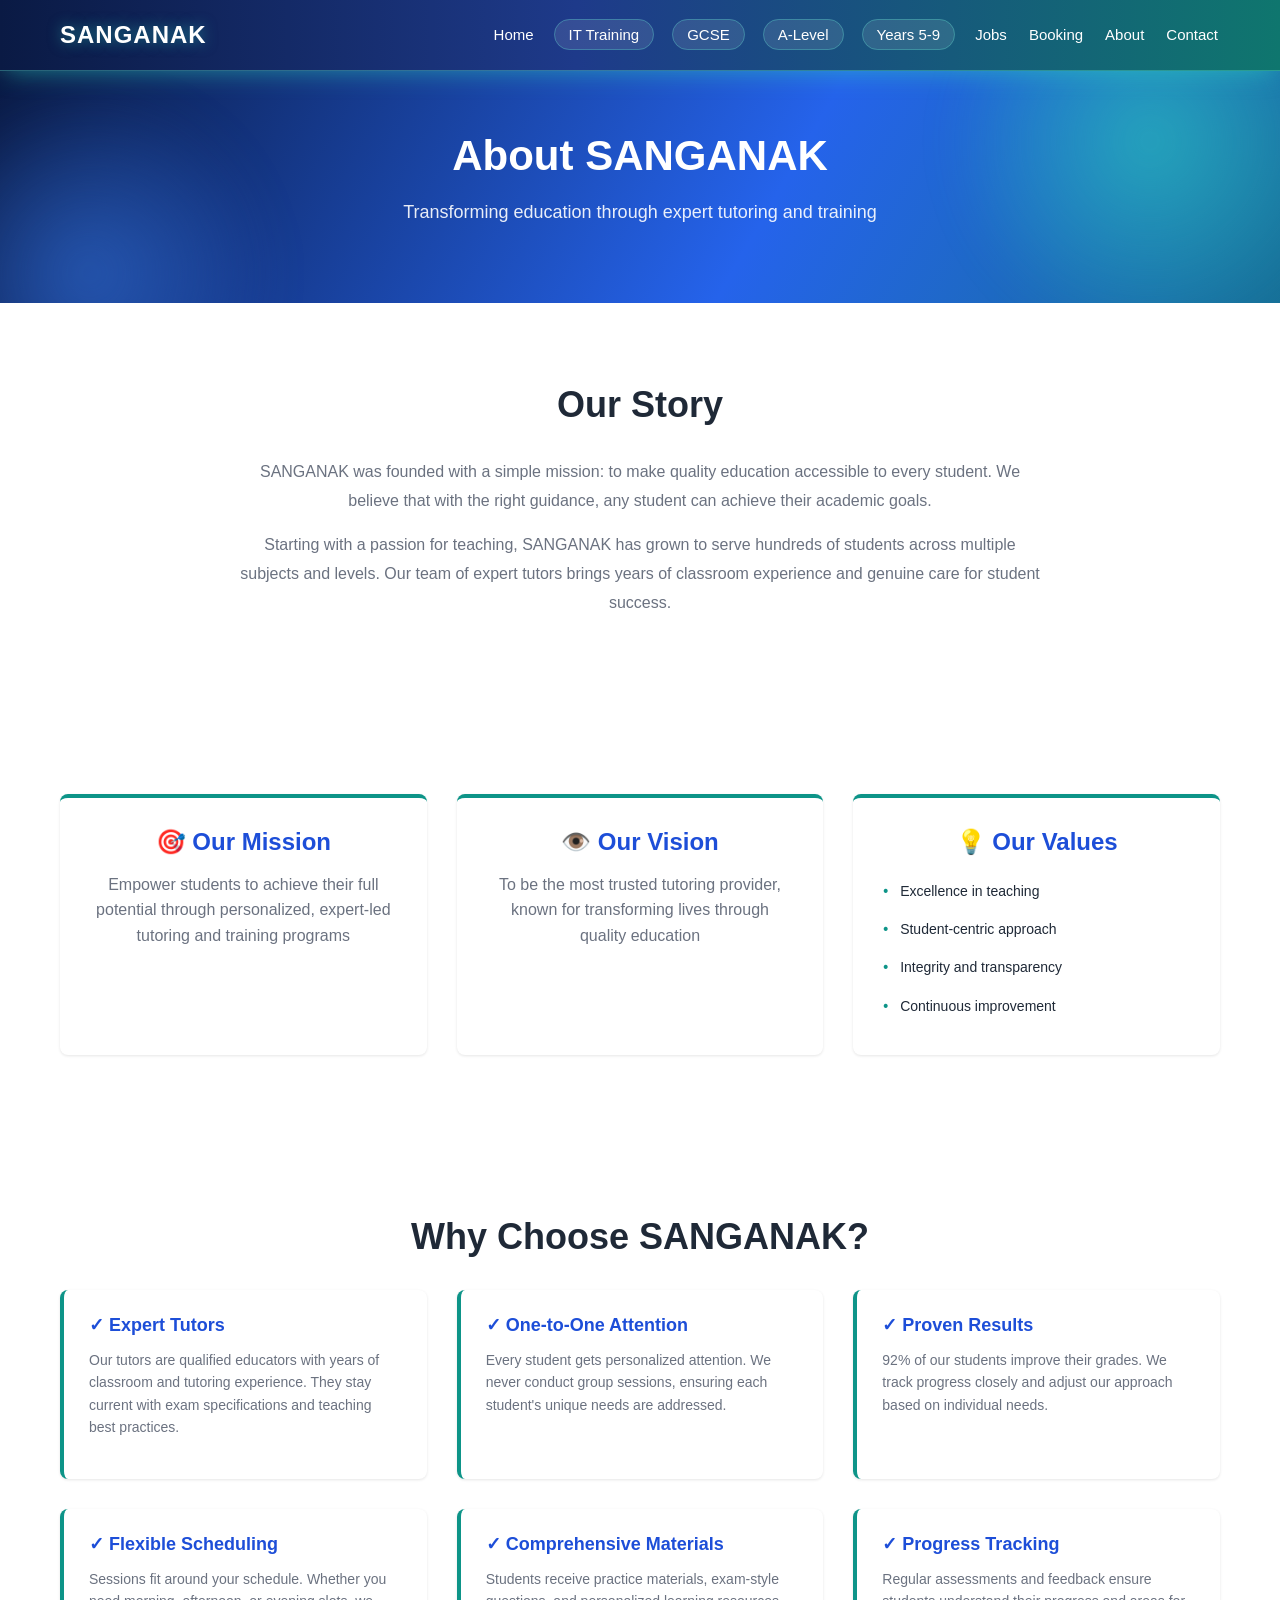
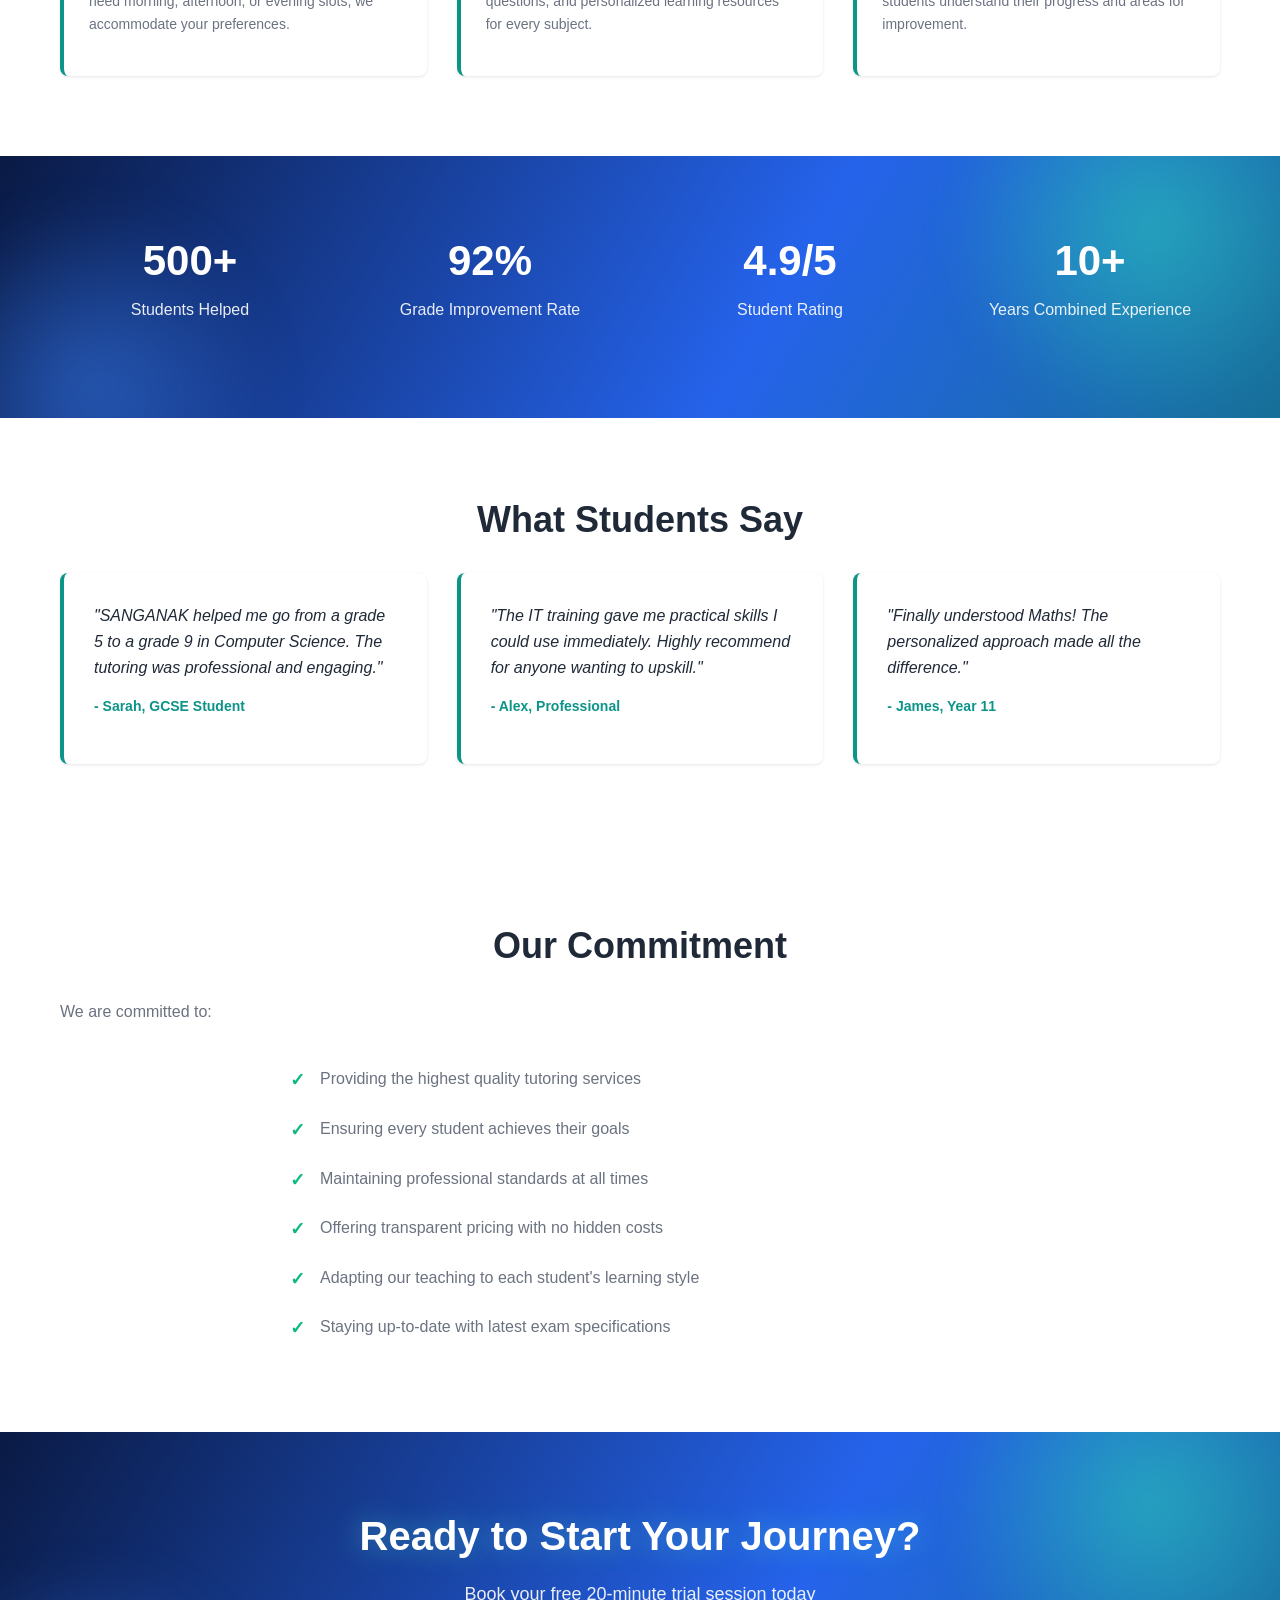
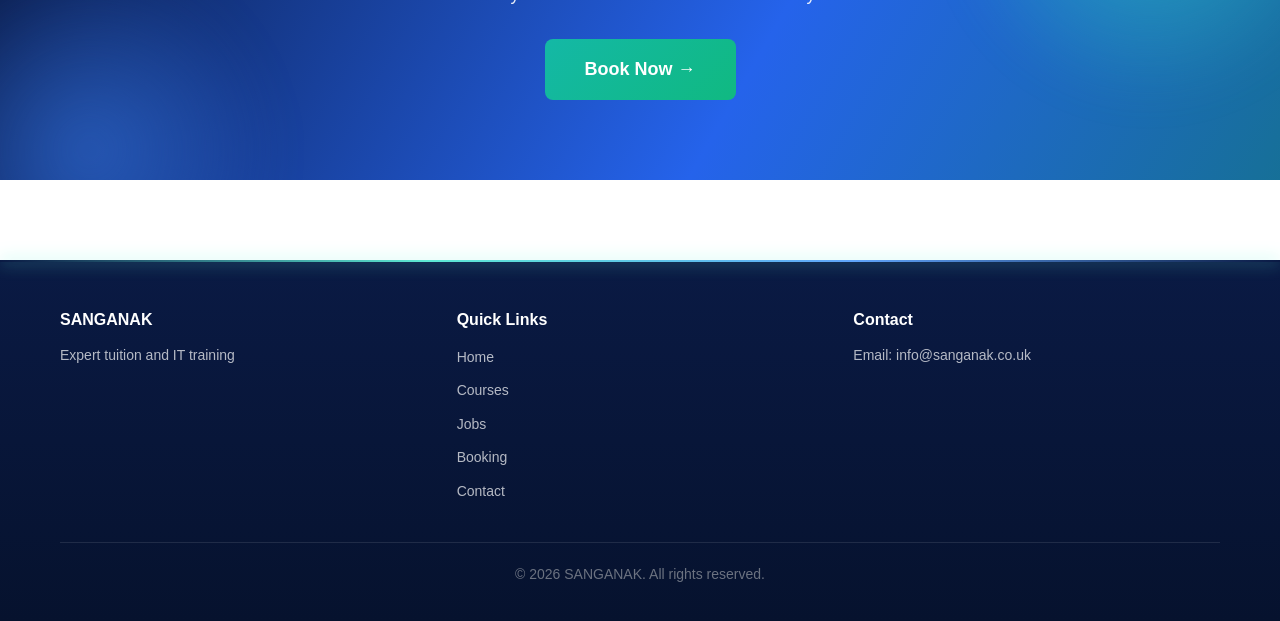
==== about.html @ 7a3ef975 "Move course tabs into the navigation bar and add CSS-only teal/blue glow theme" ====
<!DOCTYPE html>
<html lang="en">
<head>
    <meta charset="UTF-8">
    <meta name="viewport" content="width=device-width, initial-scale=1.0">
    <title>About Us - SANGANAK</title>
    <link rel="stylesheet" href="css/styles.css">
</head>
<body>
    <!-- Navigation -->
    <nav class="navbar">
        <div class="container">
            <div class="logo">SANGANAK</div>
            <ul class="nav-links">
                <li><a href="index.html">Home</a></li>
                <li class="nav-tab"><a href="training.html#it">IT Training</a></li>
                <li class="nav-tab"><a href="training.html#gcse">GCSE</a></li>
                <li class="nav-tab"><a href="training.html#alevel">A-Level</a></li>
                <li class="nav-tab"><a href="training.html#y59">Years 5-9</a></li>
                <li><a href="jobs.html">Jobs</a></li>
                <li><a href="booking.html">Booking</a></li>
                <li><a href="about.html">About</a></li>
                <li><a href="contact.html">Contact</a></li>
            </ul>
        </div>
    </nav>

    <!-- About Header -->
    <section class="about-header">
        <div class="container">
            <h1>About SANGANAK</h1>
            <p>Transforming education through expert tutoring and training</p>
        </div>
    </section>

    <!-- Our Story -->
    <section class="about-story">
        <div class="container">
            <div class="story-content">
                <h2>Our Story</h2>
                <p>SANGANAK was founded with a simple mission: to make quality education accessible to every student. We believe that with the right guidance, any student can achieve their academic goals.</p>
                <p>Starting with a passion for teaching, SANGANAK has grown to serve hundreds of students across multiple subjects and levels. Our team of expert tutors brings years of classroom experience and genuine care for student success.</p>
            </div>
        </div>
    </section>

    <!-- Our Mission -->
    <section class="mission">
        <div class="container">
            <div class="mission-grid">
                <div class="mission-card">
                    <h3>🎯 Our Mission</h3>
                    <p>Empower students to achieve their full potential through personalized, expert-led tutoring and training programs</p>
                </div>
                <div class="mission-card">
                    <h3>👁️ Our Vision</h3>
                    <p>To be the most trusted tutoring provider, known for transforming lives through quality education</p>
                </div>
                <div class="mission-card">
                    <h3>💡 Our Values</h3>
                    <ul>
                        <li>Excellence in teaching</li>
                        <li>Student-centric approach</li>
                        <li>Integrity and transparency</li>
                        <li>Continuous improvement</li>
                    </ul>
                </div>
            </div>
        </div>
    </section>

    <!-- Why Choose Us -->
    <section class="why-choose-us">
        <div class="container">
            <h2>Why Choose SANGANAK?</h2>
            <div class="reasons-grid">
                <div class="reason">
                    <h3>✓ Expert Tutors</h3>
                    <p>Our tutors are qualified educators with years of classroom and tutoring experience. They stay current with exam specifications and teaching best practices.</p>
                </div>
                <div class="reason">
                    <h3>✓ One-to-One Attention</h3>
                    <p>Every student gets personalized attention. We never conduct group sessions, ensuring each student's unique needs are addressed.</p>
                </div>
                <div class="reason">
                    <h3>✓ Proven Results</h3>
                    <p>92% of our students improve their grades. We track progress closely and adjust our approach based on individual needs.</p>
                </div>
                <div class="reason">
                    <h3>✓ Flexible Scheduling</h3>
                    <p>Sessions fit around your schedule. Whether you need morning, afternoon, or evening slots, we accommodate your preferences.</p>
                </div>
                <div class="reason">
                    <h3>✓ Comprehensive Materials</h3>
                    <p>Students receive practice materials, exam-style questions, and personalized learning resources for every subject.</p>
                </div>
                <div class="reason">
                    <h3>✓ Progress Tracking</h3>
                    <p>Regular assessments and feedback ensure students understand their progress and areas for improvement.</p>
                </div>
            </div>
        </div>
    </section>

    <!-- Statistics -->
    <section class="stats">
        <div class="container">
            <div class="stats-grid">
                <div class="stat">
                    <h3>500+</h3>
                    <p>Students Helped</p>
                </div>
                <div class="stat">
                    <h3>92%</h3>
                    <p>Grade Improvement Rate</p>
                </div>
                <div class="stat">
                    <h3>4.9/5</h3>
                    <p>Student Rating</p>
                </div>
                <div class="stat">
                    <h3>10+</h3>
                    <p>Years Combined Experience</p>
                </div>
            </div>
        </div>
    </section>

    <!-- What Students Say -->
    <section class="testimonials">
        <div class="container">
            <h2>What Students Say</h2>
            <div class="testimonials-grid">
                <div class="testimonial">
                    <p class="quote">"SANGANAK helped me go from a grade 5 to a grade 9 in Computer Science. The tutoring was professional and engaging."</p>
                    <p class="author">- Sarah, GCSE Student</p>
                </div>
                <div class="testimonial">
                    <p class="quote">"The IT training gave me practical skills I could use immediately. Highly recommend for anyone wanting to upskill."</p>
                    <p class="author">- Alex, Professional</p>
                </div>
                <div class="testimonial">
                    <p class="quote">"Finally understood Maths! The personalized approach made all the difference."</p>
                    <p class="author">- James, Year 11</p>
                </div>
            </div>
        </div>
    </section>

    <!-- Commitment to Excellence -->
    <section class="commitment">
        <div class="container">
            <h2>Our Commitment</h2>
            <div class="commitment-content">
                <p>We are committed to:</p>
                <ul class="commitment-list">
                    <li>Providing the highest quality tutoring services</li>
                    <li>Ensuring every student achieves their goals</li>
                    <li>Maintaining professional standards at all times</li>
                    <li>Offering transparent pricing with no hidden costs</li>
                    <li>Adapting our teaching to each student's learning style</li>
                    <li>Staying up-to-date with latest exam specifications</li>
                </ul>
            </div>
        </div>
    </section>

    <!-- CTA -->
    <section class="cta">
        <div class="container">
            <h2>Ready to Start Your Journey?</h2>
            <p>Book your free 20-minute trial session today</p>
            <a href="booking.html" class="btn btn-primary btn-large">Book Now →</a>
        </div>
    </section>

    <!-- Footer -->
    <footer class="footer">
        <div class="container">
            <div class="footer-content">
                <div class="footer-section">
                    <h4>SANGANAK</h4>
                    <p>Expert tuition and IT training</p>
                </div>
                <div class="footer-section">
                    <h4>Quick Links</h4>
                    <ul>
                        <li><a href="index.html">Home</a></li>
                        <li><a href="training.html">Courses</a></li>
                        <li><a href="jobs.html">Jobs</a></li>
                <li><a href="booking.html">Booking</a></li>
                        <li><a href="contact.html">Contact</a></li>
                    </ul>
                </div>
                <div class="footer-section">
                    <h4>Contact</h4>
                    <p>Email: info@sanganak.co.uk</p>
                </div>
            </div>
            <div class="footer-bottom">
                <p>&copy; 2026 SANGANAK. All rights reserved.</p>
            </div>
        </div>
    </footer>

    <script src="js/main.js"></script>
</body>
</html>
---- css/styles.css ----
/* ===== GLOBAL STYLES ===== */
* {
    margin: 0;
    padding: 0;
    box-sizing: border-box;
}

:root {
    --primary: #1d4ed8;
    --primary-dark: #1e40af;
    --primary-light: #3b82f6;
    --secondary: #0d9488;
    --secondary-dark: #0f766e;
    --secondary-light: #14b8a6;
    --success: #10b981;
    --danger: #ef4444;
    --warning: #f59e0b;
    --gray-50: #f9fafb;
    --gray-100: #f3f4f6;
    --gray-200: #e5e7eb;
    --gray-300: #d1d5db;
    --gray-500: #6b7280;
    --gray-700: #374151;
    --gray-900: #111827;
    --text-primary: #1f2937;
    --text-secondary: #6b7280;
    --border: #e5e7eb;
    --shadow: 0 1px 3px 0 rgba(0, 0, 0, 0.1);
    --shadow-lg: 0 10px 15px -3px rgba(0, 0, 0, 0.1);
}

html {
    scroll-behavior: smooth;
}

body {
    font-family: -apple-system, BlinkMacSystemFont, 'Segoe UI', Roboto, Oxygen, Ubuntu, Cantarell, sans-serif;
    font-size: 16px;
    line-height: 1.6;
    color: var(--text-primary);
    background-color: #ffffff;
}

.container {
    max-width: 1200px;
    margin: 0 auto;
    padding: 0 20px;
}

/* ===== NAVIGATION ===== */
.navbar {
    background: linear-gradient(135deg, var(--primary), var(--secondary));
    color: white;
    padding: 1rem 0;
    position: sticky;
    top: 0;
    z-index: 100;
    box-shadow: var(--shadow);
}

.navbar .container {
    display: flex;
    justify-content: space-between;
    align-items: center;
}

.logo {
    font-size: 24px;
    font-weight: bold;
    letter-spacing: 1px;
}

.nav-links {
    display: flex;
    list-style: none;
    gap: 30px;
}

.nav-links a {
    color: white;
    text-decoration: none;
    font-weight: 500;
    transition: opacity 0.2s;
}

.nav-links a:hover {
    opacity: 0.8;
}

/* ===== BUTTONS ===== */
.btn {
    display: inline-block;
    padding: 12px 30px;
    border-radius: 8px;
    text-decoration: none;
    font-weight: 600;
    border: none;
    cursor: pointer;
    transition: all 0.3s ease;
    font-size: 16px;
}

.btn-primary {
    background: var(--success);
    color: white;
}

.btn-primary:hover {
    background: #059669;
    transform: translateY(-2px);
    box-shadow: var(--shadow-lg);
}

.btn-secondary {
    background: var(--primary);
    color: white;
}

.btn-secondary:hover {
    background: var(--primary-dark);
    transform: translateY(-2px);
}

.btn-large {
    padding: 16px 40px;
    font-size: 18px;
}

/* ===== TYPOGRAPHY ===== */
h1, h2, h3, h4, h5, h6 {
    font-weight: 700;
    line-height: 1.2;
    margin-bottom: 1rem;
}

h1 {
    font-size: 48px;
}

h2 {
    font-size: 36px;
    text-align: center;
    margin-bottom: 2rem;
}

h3 {
    font-size: 24px;
}

p {
    margin-bottom: 1rem;
    color: var(--text-secondary);
}

/* ===== HERO SECTION ===== */
.hero {
    background: linear-gradient(135deg, var(--primary), var(--secondary));
    color: white;
    padding: 120px 0;
    text-align: center;
}

.hero h1 {
    font-size: 48px;
    margin-bottom: 20px;
    color: white;
}

.hero p {
    font-size: 20px;
    margin-bottom: 30px;
    color: rgba(255, 255, 255, 0.9);
}

.hero-subtitle {
    font-size: 18px;
    font-weight: 500;
}

/* ===== SECTIONS ===== */
section {
    padding: 80px 0;
}

section.alternate {
    background-color: var(--gray-50);
}

.booking-header,
.training-header,
.contact-header,
.about-header {
    background: linear-gradient(135deg, var(--primary), var(--secondary));
    color: white;
    padding: 60px 0;
    text-align: center;
}

.booking-header h1,
.training-header h1,
.contact-header h1,
.about-header h1 {
    color: white;
    font-size: 42px;
}

.booking-header p,
.training-header p,
.contact-header p,
.about-header p {
    color: rgba(255, 255, 255, 0.9);
    font-size: 18px;
}

/* ===== GRIDS ===== */
.courses-grid {
    display: grid;
    grid-template-columns: repeat(auto-fit, minmax(280px, 1fr));
    gap: 30px;
    margin-bottom: 40px;
}

.course-card {
    background: white;
    border: 1px solid var(--border);
    border-radius: 12px;
    padding: 30px;
    text-align: center;
    transition: all 0.3s ease;
    box-shadow: var(--shadow);
}

.course-card:hover {
    transform: translateY(-5px);
    box-shadow: var(--shadow-lg);
    border-color: var(--secondary);
}

.course-icon {
    font-size: 48px;
    margin-bottom: 15px;
    display: block;
}

.course-card h3 {
    color: var(--primary);
    margin-bottom: 10px;
}

.course-card p {
    font-size: 14px;
    margin-bottom: 10px;
}

.course-desc {
    font-size: 13px;
    color: var(--gray-500);
}

/* ===== COURSES DETAILED ===== */
.courses-detailed {
    display: grid;
    grid-template-columns: repeat(auto-fit, minmax(300px, 1fr));
    gap: 30px;
    margin-bottom: 40px;
}

.course-detail {
    background: white;
    border-left: 4px solid var(--secondary);
    padding: 25px;
    border-radius: 8px;
    box-shadow: var(--shadow);
}

.course-detail h3 {
    color: var(--primary);
    margin-bottom: 15px;
    font-size: 20px;
}

.course-detail p {
    margin-bottom: 15px;
    font-size: 14px;
}

.syllabus {
    list-style: none;
    text-align: left;
}

.syllabus li {
    padding: 8px 0;
    font-size: 14px;
    color: var(--text-secondary);
    border-bottom: 1px solid var(--gray-200);
}

.syllabus li:last-child {
    border-bottom: none;
}

.syllabus li:before {
    content: "✓ ";
    color: var(--success);
    font-weight: bold;
    margin-right: 8px;
}

/* ===== FEATURES GRID ===== */
.features-grid {
    display: grid;
    grid-template-columns: repeat(auto-fit, minmax(280px, 1fr));
    gap: 30px;
}

.feature {
    text-align: center;
    padding: 30px;
}

.feature-icon {
    font-size: 48px;
    margin-bottom: 15px;
    display: block;
}

.feature h3 {
    color: var(--primary);
    margin-bottom: 10px;
}

.feature p {
    font-size: 14px;
    color: var(--text-secondary);
}

/* ===== PRICING ===== */
.pricing-grid {
    display: grid;
    grid-template-columns: repeat(auto-fit, minmax(280px, 1fr));
    gap: 30px;
    max-width: 1100px;
    margin: 0 auto;
}

.pricing-card {
    background: white;
    border: 2px solid var(--border);
    border-radius: 12px;
    padding: 30px;
    text-align: center;
    position: relative;
    transition: all 0.3s ease;
}

.pricing-card:hover {
    border-color: var(--secondary);
    transform: translateY(-10px);
    box-shadow: var(--shadow-lg);
}

.pricing-card.featured {
    border-color: var(--secondary);
    background: linear-gradient(135deg, rgba(13, 148, 136, 0.05), rgba(32, 201, 51, 0.05));
}

.popular-badge {
    position: absolute;
    top: -12px;
    left: 50%;
    transform: translateX(-50%);
    background: var(--secondary);
    color: white;
    padding: 6px 16px;
    border-radius: 20px;
    font-size: 12px;
    font-weight: 600;
}

.pricing-card h3 {
    font-size: 22px;
    margin-top: 10px;
}

.price {
    font-size: 28px;
    font-weight: 700;
    color: var(--secondary);
    margin: 20px 0;
}

.total {
    font-size: 16px;
    color: var(--text-secondary);
    margin-bottom: 20px;
}

.pricing-card ul {
    list-style: none;
    text-align: left;
    margin: 25px 0;
}

.pricing-card li {
    padding: 10px 0;
    font-size: 14px;
    border-bottom: 1px solid var(--gray-200);
}

.pricing-card li:last-child {
    border-bottom: none;
}

.pricing-card li:before {
    content: "✓ ";
    color: var(--success);
    font-weight: bold;
    margin-right: 8px;
}

/* ===== FORMS ===== */
.booking-form,
.contact-form {
    background: white;
    padding: 40px;
    border-radius: 12px;
    max-width: 600px;
    margin: 0 auto;
    box-shadow: var(--shadow-lg);
}

.form-group {
    margin-bottom: 25px;
}

.form-group label {
    display: block;
    margin-bottom: 8px;
    font-weight: 600;
    color: var(--text-primary);
}

.form-group input,
.form-group select,
.form-group textarea {
    width: 100%;
    padding: 12px;
    border: 1px solid var(--border);
    border-radius: 6px;
    font-size: 16px;
    font-family: inherit;
    transition: border-color 0.2s;
}

.form-group input:focus,
.form-group select:focus,
.form-group textarea:focus {
    outline: none;
    border-color: var(--secondary);
    box-shadow: 0 0 0 3px rgba(13, 148, 136, 0.1);
}

.form-group.checkbox {
    display: flex;
    align-items: center;
}

.form-group.checkbox input {
    width: auto;
    margin-right: 10px;
}

.form-group.checkbox label {
    margin-bottom: 0;
}

/* ===== FAQ ===== */
.faq-grid {
    display: grid;
    grid-template-columns: repeat(auto-fit, minmax(300px, 1fr));
    gap: 30px;
}

.faq-item {
    background: white;
    padding: 25px;
    border-radius: 8px;
    border-left: 4px solid var(--secondary);
    box-shadow: var(--shadow);
}

.faq-item h3 {
    color: var(--primary);
    margin-bottom: 12px;
    font-size: 18px;
}

.faq-item p {
    font-size: 14px;
    color: var(--text-secondary);
}

/* ===== TESTIMONIALS ===== */
.testimonials-grid {
    display: grid;
    grid-template-columns: repeat(auto-fit, minmax(300px, 1fr));
    gap: 30px;
}

.testimonial {
    background: white;
    padding: 30px;
    border-radius: 8px;
    border-left: 4px solid var(--secondary);
    box-shadow: var(--shadow);
}

.quote {
    font-style: italic;
    font-size: 16px;
    margin-bottom: 15px;
    color: var(--text-primary);
}

.author {
    font-weight: 600;
    color: var(--secondary);
    font-size: 14px;
}

/* ===== ABOUT SECTIONS ===== */
.story-content {
    max-width: 800px;
    margin: 0 auto;
    text-align: center;
}

.story-content p {
    font-size: 16px;
    line-height: 1.8;
    color: var(--text-secondary);
}

.mission-grid {
    display: grid;
    grid-template-columns: repeat(auto-fit, minmax(250px, 1fr));
    gap: 30px;
}

.mission-card {
    background: white;
    padding: 30px;
    border-radius: 8px;
    border-top: 4px solid var(--secondary);
    box-shadow: var(--shadow);
    text-align: center;
}

.mission-card h3 {
    color: var(--primary);
    margin-bottom: 15px;
}

.mission-card ul {
    list-style: none;
    text-align: left;
}

.mission-card li {
    padding: 8px 0;
    font-size: 14px;
}

.mission-card li:before {
    content: "• ";
    color: var(--secondary);
    font-weight: bold;
    margin-right: 8px;
}

.reasons-grid {
    display: grid;
    grid-template-columns: repeat(auto-fit, minmax(280px, 1fr));
    gap: 30px;
}

.reason {
    background: white;
    padding: 25px;
    border-radius: 8px;
    border-left: 4px solid var(--secondary);
    box-shadow: var(--shadow);
}

.reason h3 {
    color: var(--primary);
    margin-bottom: 12px;
    font-size: 18px;
}

.reason p {
    font-size: 14px;
    color: var(--text-secondary);
}

/* ===== STATS ===== */
.stats {
    background: linear-gradient(135deg, var(--primary), var(--secondary));
    color: white;
}

.stats-grid {
    display: grid;
    grid-template-columns: repeat(auto-fit, minmax(200px, 1fr));
    gap: 40px;
}

.stat {
    text-align: center;
}

.stat h3 {
    font-size: 42px;
    color: white;
    margin-bottom: 10px;
}

.stat p {
    font-size: 16px;
    color: rgba(255, 255, 255, 0.9);
}

/* ===== CTA ===== */
.cta {
    background: linear-gradient(135deg, var(--primary), var(--secondary));
    color: white;
    text-align: center;
    padding: 80px 0;
}

.cta h2 {
    color: white;
    font-size: 40px;
    margin-bottom: 20px;
}

.cta p {
    font-size: 18px;
    color: rgba(255, 255, 255, 0.9);
    margin-bottom: 30px;
}

/* ===== FOOTER ===== */
.footer {
    background: var(--gray-900);
    color: white;
    padding: 50px 0 20px;
    margin-top: 80px;
}

.footer-content {
    display: grid;
    grid-template-columns: repeat(auto-fit, minmax(250px, 1fr));
    gap: 30px;
    margin-bottom: 30px;
}

.footer-section h4 {
    color: white;
    margin-bottom: 15px;
}

.footer-section p {
    color: rgba(255, 255, 255, 0.7);
    font-size: 14px;
}

.footer-section ul {
    list-style: none;
}

.footer-section ul li {
    margin-bottom: 8px;
}

.footer-section a {
    color: rgba(255, 255, 255, 0.7);
    text-decoration: none;
    font-size: 14px;
    transition: color 0.2s;
}

.footer-section a:hover {
    color: white;
}

.footer-bottom {
    text-align: center;
    padding-top: 20px;
    border-top: 1px solid rgba(255, 255, 255, 0.1);
    color: rgba(255, 255, 255, 0.7);
    font-size: 14px;
}

/* ===== SUPPORT SERVICES ===== */
.support-services {
    background: var(--gray-50);
}

.commitment-list {
    list-style: none;
    max-width: 700px;
    margin: 30px auto 0;
    text-align: left;
}

.commitment-list li {
    padding: 12px 0;
    padding-left: 30px;
    position: relative;
    font-size: 16px;
    color: var(--text-secondary);
}

.commitment-list li:before {
    content: "✓";
    position: absolute;
    left: 0;
    color: var(--success);
    font-weight: bold;
    font-size: 18px;
}

/* ===== INFO GRID ===== */
.info-grid {
    display: grid;
    grid-template-columns: repeat(auto-fit, minmax(200px, 1fr));
    gap: 30px;
    margin: 40px 0;
}

.info-card {
    background: white;
    padding: 30px;
    border-radius: 8px;
    text-align: center;
    border: 1px solid var(--border);
    box-shadow: var(--shadow);
}

.info-card h3 {
    color: var(--primary);
    margin-bottom: 15px;
}

.info-card p {
    font-size: 16px;
}

.info-card a {
    color: var(--secondary);
    text-decoration: none;
    font-weight: 600;
}

.info-card a:hover {
    text-decoration: underline;
}

/* ===== SUBJECT CARDS ===== */
.subjects-grid {
    display: grid;
    grid-template-columns: repeat(auto-fit, minmax(150px, 1fr));
    gap: 20px;
    margin-bottom: 40px;
}

.subject-card {
    background: white;
    border: 2px solid var(--border);
    border-radius: 8px;
    padding: 20px;
    text-align: center;
    cursor: pointer;
    transition: all 0.3s ease;
}

.subject-card:hover {
    border-color: var(--secondary);
    transform: translateY(-5px);
    box-shadow: var(--shadow-lg);
}

.subject-card h3 {
    color: var(--primary);
    font-size: 18px;
    margin-bottom: 8px;
}

.subject-card p {
    font-size: 12px;
    color: var(--text-secondary);
}

/* ===== RESPONSIVE ===== */
@media (max-width: 768px) {
    .hero h1 {
        font-size: 32px;
    }

    h2 {
        font-size: 28px;
    }

    .nav-links {
        gap: 15px;
        flex-wrap: wrap;
    }

    .nav-links a {
        font-size: 14px;
    }

    section {
        padding: 40px 0;
    }

    .courses-grid,
    .features-grid,
    .pricing-grid,
    .faq-grid,
    .testimonials-grid,
    .reasons-grid {
        grid-template-columns: 1fr;
    }

    .booking-form,
    .contact-form {
        padding: 20px;
    }

    .stat h3 {
        font-size: 32px;
    }

    .cta h2 {
        font-size: 28px;
    }
}

@media (max-width: 480px) {
    .logo {
        font-size: 20px;
    }

    .nav-links {
        gap: 10px;
    }

    .hero h1 {
        font-size: 24px;
    }

    .hero p {
        font-size: 16px;
    }

    .btn {
        padding: 10px 20px;
        font-size: 14px;
    }

    h2 {
        font-size: 22px;
    }

    .course-card {
        padding: 20px;
    }
}

/* ===== HERO EXTRAS ===== */
.eyebrow {
    display: inline-block;
    padding: 6px 14px;
    border-radius: 999px;
    background: rgba(255, 255, 255, 0.15);
    color: white;
    font-size: 13px;
    font-weight: 600;
    letter-spacing: 0.08em;
    text-transform: uppercase;
    margin-bottom: 20px;
}

.eyebrow.dark {
    display: block;
    width: fit-content;
    margin: 0 auto 12px;
    background: rgba(13, 148, 136, 0.12);
    color: var(--secondary-dark);
}

.hero p {
    max-width: 720px;
    margin-left: auto;
    margin-right: auto;
}

.hero-actions {
    display: flex;
    gap: 16px;
    justify-content: center;
    flex-wrap: wrap;
}

.btn-outline {
    background: transparent;
    color: white;
    border: 2px solid rgba(255, 255, 255, 0.85);
}

.btn-outline:hover {
    background: rgba(255, 255, 255, 0.15);
    transform: translateY(-2px);
}

.section-intro {
    text-align: center;
    max-width: 640px;
    margin: -1rem auto 2rem;
}

.features-grid.four {
    grid-template-columns: repeat(auto-fit, minmax(220px, 1fr));
}

/* ===== COURSE TABS ===== */
.course-tabs-section .container {
    max-width: 1100px;
}

.tab-buttons {
    display: flex;
    gap: 8px;
    border-bottom: 2px solid var(--border);
    margin-bottom: 28px;
    overflow-x: auto;
    overflow-y: hidden;
}

.tab-btn {
    padding: 12px 24px;
    border: none;
    background: none;
    font-size: 16px;
    font-weight: 600;
    font-family: inherit;
    cursor: pointer;
    color: var(--gray-500);
    border-bottom: 3px solid transparent;
    margin-bottom: -2px;
    white-space: nowrap;
    transition: color 0.2s, border-color 0.2s;
}

.tab-btn:hover,
.tab-btn.active {
    color: var(--primary);
    border-bottom-color: var(--primary);
}

.tab-btn:focus-visible,
.course-tile:focus-visible,
.start-card:focus-visible {
    outline: 3px solid var(--secondary-light);
    outline-offset: 2px;
}

.tab-content {
    display: none;
}

.tab-content.active {
    display: block;
}

.tab-content h3 {
    text-align: left;
    margin-bottom: 6px;
}

.tab-intro {
    max-width: 700px;
    margin-bottom: 24px;
}

.tile-grid {
    display: grid;
    grid-template-columns: repeat(auto-fill, minmax(250px, 1fr));
    gap: 20px;
}

.course-tile {
    display: flex;
    flex-direction: column;
    background: white;
    border: 1px solid var(--border);
    border-radius: 12px;
    padding: 24px;
    text-decoration: none;
    color: inherit;
    box-shadow: var(--shadow);
    transition: transform 0.2s, box-shadow 0.2s, border-color 0.2s;
}

.course-tile:hover {
    transform: translateY(-4px);
    box-shadow: var(--shadow-lg);
    border-color: var(--secondary);
}

.tile-icon {
    font-size: 34px;
    margin-bottom: 10px;
}

.course-tile h3 {
    font-size: 20px;
    color: var(--primary);
    margin-bottom: 8px;
}

.course-tile p {
    font-size: 14px;
    flex: 1;
}

.tile-link {
    font-weight: 600;
    font-size: 14px;
    color: var(--secondary-dark);
}

/* ===== COURSE DETAIL ===== */
.course-hero {
    background: linear-gradient(135deg, var(--primary), var(--secondary));
    color: white;
    padding: 60px 0;
    text-align: center;
}

.course-hero h1 {
    color: white;
    font-size: 42px;
}

.course-hero p {
    color: rgba(255, 255, 255, 0.9);
    font-size: 18px;
    max-width: 640px;
    margin: 0 auto 28px;
}

.course-hero-icon {
    display: block;
    font-size: 52px;
    margin: 16px 0 8px;
}

.crumb {
    color: rgba(255, 255, 255, 0.85);
    text-decoration: none;
    font-size: 14px;
    font-weight: 600;
}

.crumb:hover {
    color: white;
    text-decoration: underline;
}

.detail-layout {
    display: grid;
    grid-template-columns: 1fr 320px;
    gap: 40px;
    align-items: start;
}

h2.left {
    text-align: left;
    font-size: 26px;
    margin: 0 0 1rem;
}

.detail-main .syllabus {
    margin-bottom: 2rem;
}

.detail-main .syllabus li {
    font-size: 16px;
}

.detail-side {
    background: var(--gray-50);
    border: 1px solid var(--border);
    border-radius: 12px;
    padding: 24px;
    position: sticky;
    top: 90px;
}

.detail-side h3 {
    font-size: 20px;
}

.detail-side dt {
    font-size: 12px;
    font-weight: 600;
    letter-spacing: 0.06em;
    text-transform: uppercase;
    color: var(--gray-500);
    margin-top: 14px;
}

.detail-side dd {
    font-weight: 600;
    color: var(--text-primary);
}

.detail-side .btn {
    width: 100%;
    text-align: center;
    margin-top: 24px;
}

.narrow {
    max-width: 640px;
    padding-top: 60px;
    padding-bottom: 60px;
    text-align: center;
}

/* ===== HOW IT WORKS / GET STARTED ===== */
.steps-grid {
    display: grid;
    grid-template-columns: repeat(auto-fit, minmax(260px, 1fr));
    gap: 30px;
}

.step {
    text-align: center;
    padding: 10px 20px;
}

.step-num {
    width: 48px;
    height: 48px;
    margin: 0 auto 16px;
    border-radius: 50%;
    background: var(--primary);
    color: white;
    font-size: 20px;
    font-weight: 700;
    display: flex;
    align-items: center;
    justify-content: center;
}

.step h3 {
    font-size: 20px;
    color: var(--primary);
}

.start-options {
    display: grid;
    grid-template-columns: repeat(auto-fit, minmax(280px, 1fr));
    gap: 24px;
    max-width: 800px;
    margin: 0 auto;
}

.start-card {
    display: block;
    background: white;
    border: 2px solid var(--border);
    border-radius: 12px;
    padding: 30px;
    text-decoration: none;
    color: inherit;
    transition: border-color 0.2s, transform 0.2s, box-shadow 0.2s;
}

.start-card:hover {
    border-color: var(--secondary);
    transform: translateY(-4px);
    box-shadow: var(--shadow-lg);
}

.start-card h3 {
    color: var(--primary);
    font-size: 22px;
}

.course-banner {
    max-width: 600px;
    margin: 0 auto 30px;
    padding: 14px 20px;
    border-radius: 8px;
    background: rgba(13, 148, 136, 0.1);
    border: 1px solid var(--secondary);
    text-align: center;
    color: var(--text-primary);
}

.course-banner a {
    margin-left: 10px;
    color: var(--secondary-dark);
    font-weight: 600;
}

@media (max-width: 768px) {
    .detail-layout {
        grid-template-columns: 1fr;
    }

    .detail-side {
        position: static;
    }

    .course-hero h1 {
        font-size: 30px;
    }

    .tile-grid {
        grid-template-columns: 1fr;
    }
}

a.course-card {
    display: block;
    text-decoration: none;
    color: inherit;
}

/* ===== JOBS PAGE ===== */
.eyebrow.dark.green {
    background: rgba(16, 185, 129, 0.12);
    color: #047857;
}

.role-filters {
    display: flex;
    gap: 10px;
    justify-content: center;
    flex-wrap: wrap;
    margin-bottom: 30px;
}

.chip {
    padding: 8px 18px;
    border-radius: 999px;
    border: 1px solid var(--border);
    background: white;
    font: inherit;
    font-weight: 600;
    font-size: 14px;
    color: var(--gray-700);
    cursor: pointer;
    transition: all 0.2s;
}

.chip:hover,
.chip.active {
    background: var(--primary);
    border-color: var(--primary);
    color: white;
}

.chip:focus-visible {
    outline: 3px solid var(--secondary-light);
    outline-offset: 2px;
}

.roles-list {
    display: grid;
    gap: 16px;
    max-width: 860px;
    margin: 0 auto 30px;
}

.role-card {
    display: flex;
    justify-content: space-between;
    align-items: center;
    gap: 20px;
    background: white;
    border: 1px solid var(--border);
    border-radius: 12px;
    padding: 24px;
    box-shadow: var(--shadow);
}

.role-card h3 {
    font-size: 20px;
    color: var(--primary);
    margin-bottom: 4px;
}

.role-meta {
    font-size: 13px;
    font-weight: 600;
    color: var(--secondary-dark);
    margin-bottom: 8px;
}

.role-card p {
    font-size: 14px;
    margin-bottom: 10px;
}

.role-tags {
    display: flex;
    gap: 8px;
    flex-wrap: wrap;
}

.role-tags span {
    font-size: 12px;
    padding: 3px 10px;
    border-radius: 999px;
    background: var(--gray-100);
    color: var(--gray-700);
}

@media (max-width: 600px) {
    .role-card {
        flex-direction: column;
        align-items: flex-start;
    }
}

/* ===== LIVE THEME: teal and blue shades, glow, CSS-only motion ===== */
:root {
    --blue-950: #0a1a44;
    --blue-800: #1e3a8a;
    --blue-600: #2563eb;
    --blue-400: #60a5fa;
    --blue-100: #dbeafe;
    --teal-900: #134e4a;
    --teal-700: #0f766e;
    --teal-500: #14b8a6;
    --teal-300: #5eead4;
    --teal-50: #f0fdfa;
    --glow-teal: rgba(45, 212, 191, 0.55);
    --glow-blue: rgba(59, 130, 246, 0.5);
}

/* Navigation */
.navbar {
    background: linear-gradient(90deg, var(--blue-950), var(--blue-800) 45%, var(--teal-700));
    box-shadow: 0 6px 24px -6px var(--glow-teal);
    border-bottom: 1px solid rgba(94, 234, 212, 0.35);
}

.navbar .container {
    flex-wrap: wrap;
    gap: 12px;
}

.logo {
    text-shadow: 0 0 14px var(--glow-teal);
}

.nav-links {
    flex-wrap: wrap;
    justify-content: flex-end;
    align-items: center;
    gap: 6px 18px;
}

.nav-links a {
    font-size: 15px;
    padding: 6px 2px;
    position: relative;
}

.nav-links a:hover {
    opacity: 1;
    text-shadow: 0 0 12px var(--teal-300);
}

.nav-links a::after {
    content: "";
    position: absolute;
    left: 0;
    right: 0;
    bottom: 0;
    height: 2px;
    border-radius: 2px;
    background: linear-gradient(90deg, var(--teal-300), var(--blue-400));
    box-shadow: 0 0 10px var(--teal-300);
    transform: scaleX(0);
    transition: transform 0.25s ease;
}

.nav-links a:hover::after {
    transform: scaleX(1);
}

.nav-tab a {
    padding: 6px 14px;
    border-radius: 999px;
    background: rgba(255, 255, 255, 0.1);
    border: 1px solid rgba(94, 234, 212, 0.3);
    transition: background 0.25s, box-shadow 0.25s;
}

.nav-tab a::after {
    display: none;
}

.nav-tab a:hover {
    background: rgba(20, 184, 166, 0.35);
    box-shadow: 0 0 16px var(--glow-teal);
}

/* Animated gradient banners with floating glow orbs */
.hero,
.training-header,
.booking-header,
.contact-header,
.about-header,
.course-hero,
.stats,
.cta {
    position: relative;
    overflow: hidden;
    isolation: isolate;
    background: linear-gradient(120deg, var(--blue-950), var(--blue-600), var(--teal-700), var(--teal-500), var(--blue-600), var(--blue-950));
    background-size: 300% 300%;
    animation: gradient-flow 20s ease-in-out infinite;
}

.hero::before,
.training-header::before,
.booking-header::before,
.contact-header::before,
.about-header::before,
.course-hero::before,
.stats::before,
.cta::before {
    content: "";
    position: absolute;
    z-index: -1;
    width: 420px;
    height: 420px;
    right: -80px;
    top: -140px;
    border-radius: 50%;
    background: radial-gradient(circle, var(--glow-teal), transparent 68%);
    filter: blur(20px);
    animation: orb-float 11s ease-in-out infinite;
}

.hero::after,
.training-header::after,
.booking-header::after,
.contact-header::after,
.about-header::after,
.course-hero::after,
.stats::after,
.cta::after {
    content: "";
    position: absolute;
    z-index: -1;
    width: 380px;
    height: 380px;
    left: -100px;
    bottom: -160px;
    border-radius: 50%;
    background: radial-gradient(circle, var(--glow-blue), transparent 68%);
    filter: blur(24px);
    animation: orb-float 14s ease-in-out infinite reverse;
}

.hero h1,
.training-header h1,
.course-hero h1,
.cta h2 {
    text-shadow: 0 0 28px rgba(94, 234, 212, 0.45);
}

/* Buttons */
.btn-primary {
    background: linear-gradient(135deg, var(--teal-500), #10b981);
    box-shadow: 0 0 0 0 var(--glow-teal);
    animation: glow-pulse 2.8s ease-in-out infinite;
}

.btn-primary:hover {
    background: linear-gradient(135deg, var(--teal-300), var(--teal-500));
    color: var(--blue-950);
}

.btn-secondary {
    background: linear-gradient(135deg, var(--blue-600), var(--blue-800));
}

.btn-secondary:hover {
    background: linear-gradient(135deg, var(--blue-400), var(--blue-600));
    box-shadow: 0 0 18px var(--glow-blue);
}

/* Cards: glow on hover */
.course-card:hover,
.course-tile:hover,
.start-card:hover,
.pricing-card:hover,
.role-card:hover,
.faq-item:hover,
.reason:hover,
.mission-card:hover,
.testimonial:hover,
.course-detail:hover {
    border-color: var(--teal-500);
    box-shadow: 0 0 0 1px var(--teal-500), 0 14px 34px -8px var(--glow-teal);
}

.course-card,
.course-tile,
.role-card,
.faq-item,
.reason,
.mission-card,
.testimonial {
    transition: transform 0.3s ease, box-shadow 0.3s ease, border-color 0.3s ease;
}

.pricing-card.featured {
    background: linear-gradient(160deg, var(--teal-50), var(--blue-100));
    animation: glow-ring 3.2s ease-in-out infinite;
}

.popular-badge {
    background: linear-gradient(90deg, var(--teal-700), var(--blue-600));
    box-shadow: 0 0 14px var(--glow-teal);
}

/* Floating icons */
.course-icon,
.feature-icon,
.tile-icon {
    display: inline-block;
    animation: bob 4s ease-in-out infinite;
}

.features-grid .feature:nth-child(even) .feature-icon,
.courses-grid .course-card:nth-child(even) .course-icon {
    animation-delay: -2s;
}

/* Tabs */
.tab-btn:hover,
.tab-btn.active {
    color: var(--blue-600);
    border-bottom-color: var(--teal-500);
    text-shadow: 0 0 14px rgba(20, 184, 166, 0.5);
}

.tab-buttons {
    border-bottom-color: var(--blue-100);
}

/* Soft tinted sections */
section.alternate,
.support-services {
    background: linear-gradient(180deg, var(--teal-50), #eff6ff);
}

.step-num {
    background: linear-gradient(135deg, var(--blue-600), var(--teal-500));
    box-shadow: 0 0 18px var(--glow-teal);
}

.syllabus li::before {
    color: var(--teal-500);
}

.eyebrow {
    box-shadow: 0 0 16px rgba(94, 234, 212, 0.35);
}

/* Footer */
.footer {
    position: relative;
    background: linear-gradient(180deg, var(--blue-950), #06122e);
}

.footer::before {
    content: "";
    position: absolute;
    left: 0;
    right: 0;
    top: 0;
    height: 2px;
    background: linear-gradient(90deg, transparent, var(--teal-300), var(--blue-400), transparent);
    box-shadow: 0 0 16px var(--teal-300);
}

/* Keyframes */
@keyframes gradient-flow {
    0%, 100% { background-position: 0% 50%; }
    50% { background-position: 100% 50%; }
}

@keyframes orb-float {
    0%, 100% { transform: translate(0, 0) scale(1); }
    50% { transform: translate(-40px, 30px) scale(1.12); }
}

@keyframes glow-pulse {
    0%, 100% { box-shadow: 0 0 0 0 rgba(45, 212, 191, 0.55); }
    50% { box-shadow: 0 0 22px 6px rgba(45, 212, 191, 0.35); }
}

@keyframes glow-ring {
    0%, 100% { box-shadow: 0 0 0 1px var(--teal-500), 0 8px 24px -8px var(--glow-teal); }
    50% { box-shadow: 0 0 0 1px var(--teal-500), 0 12px 38px -4px var(--glow-teal); }
}

@keyframes bob {
    0%, 100% { transform: translateY(0); }
    50% { transform: translateY(-6px); }
}

@media (max-width: 768px) {
    .nav-links {
        justify-content: center;
    }
}

@media (prefers-reduced-motion: reduce) {
    *, *::before, *::after {
        animation: none !important;
        transition: none !important;
    }
}

.courses-grid {
    grid-template-columns: repeat(auto-fit, minmax(240px, 1fr));
}
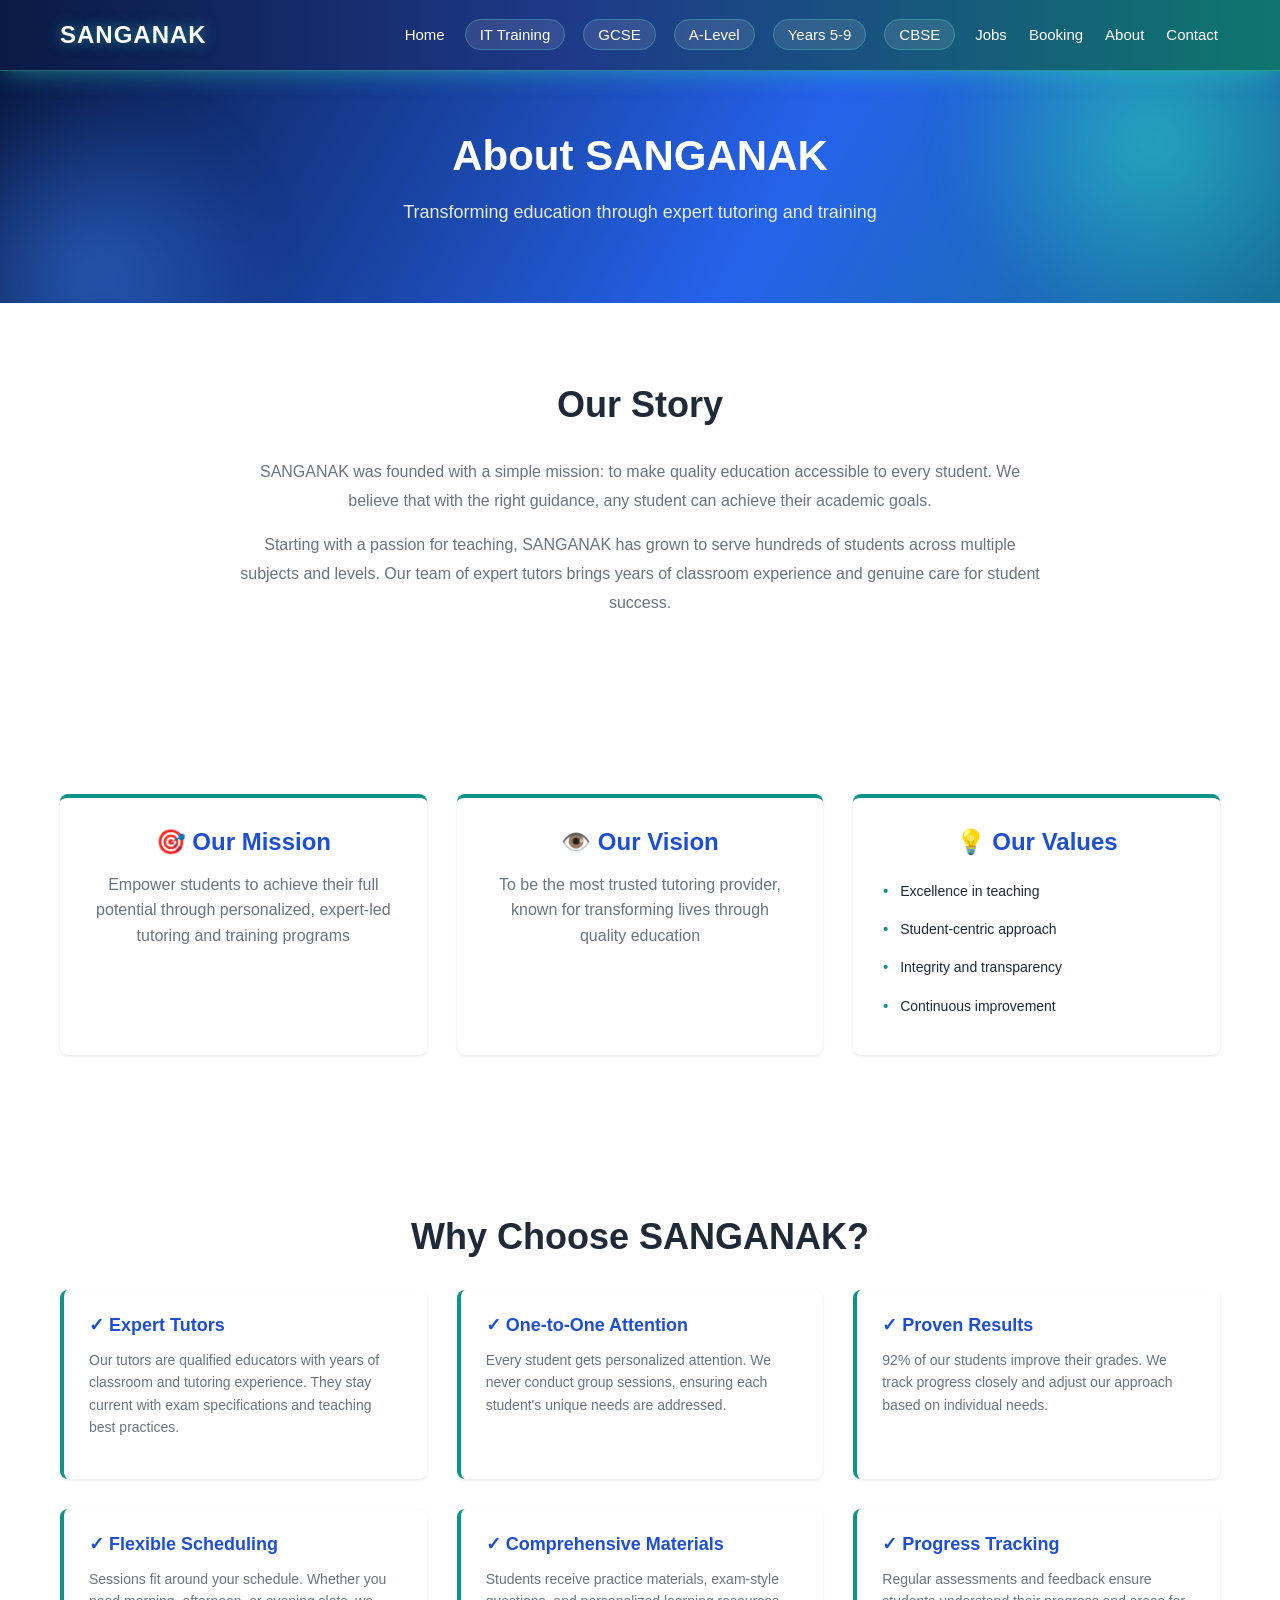
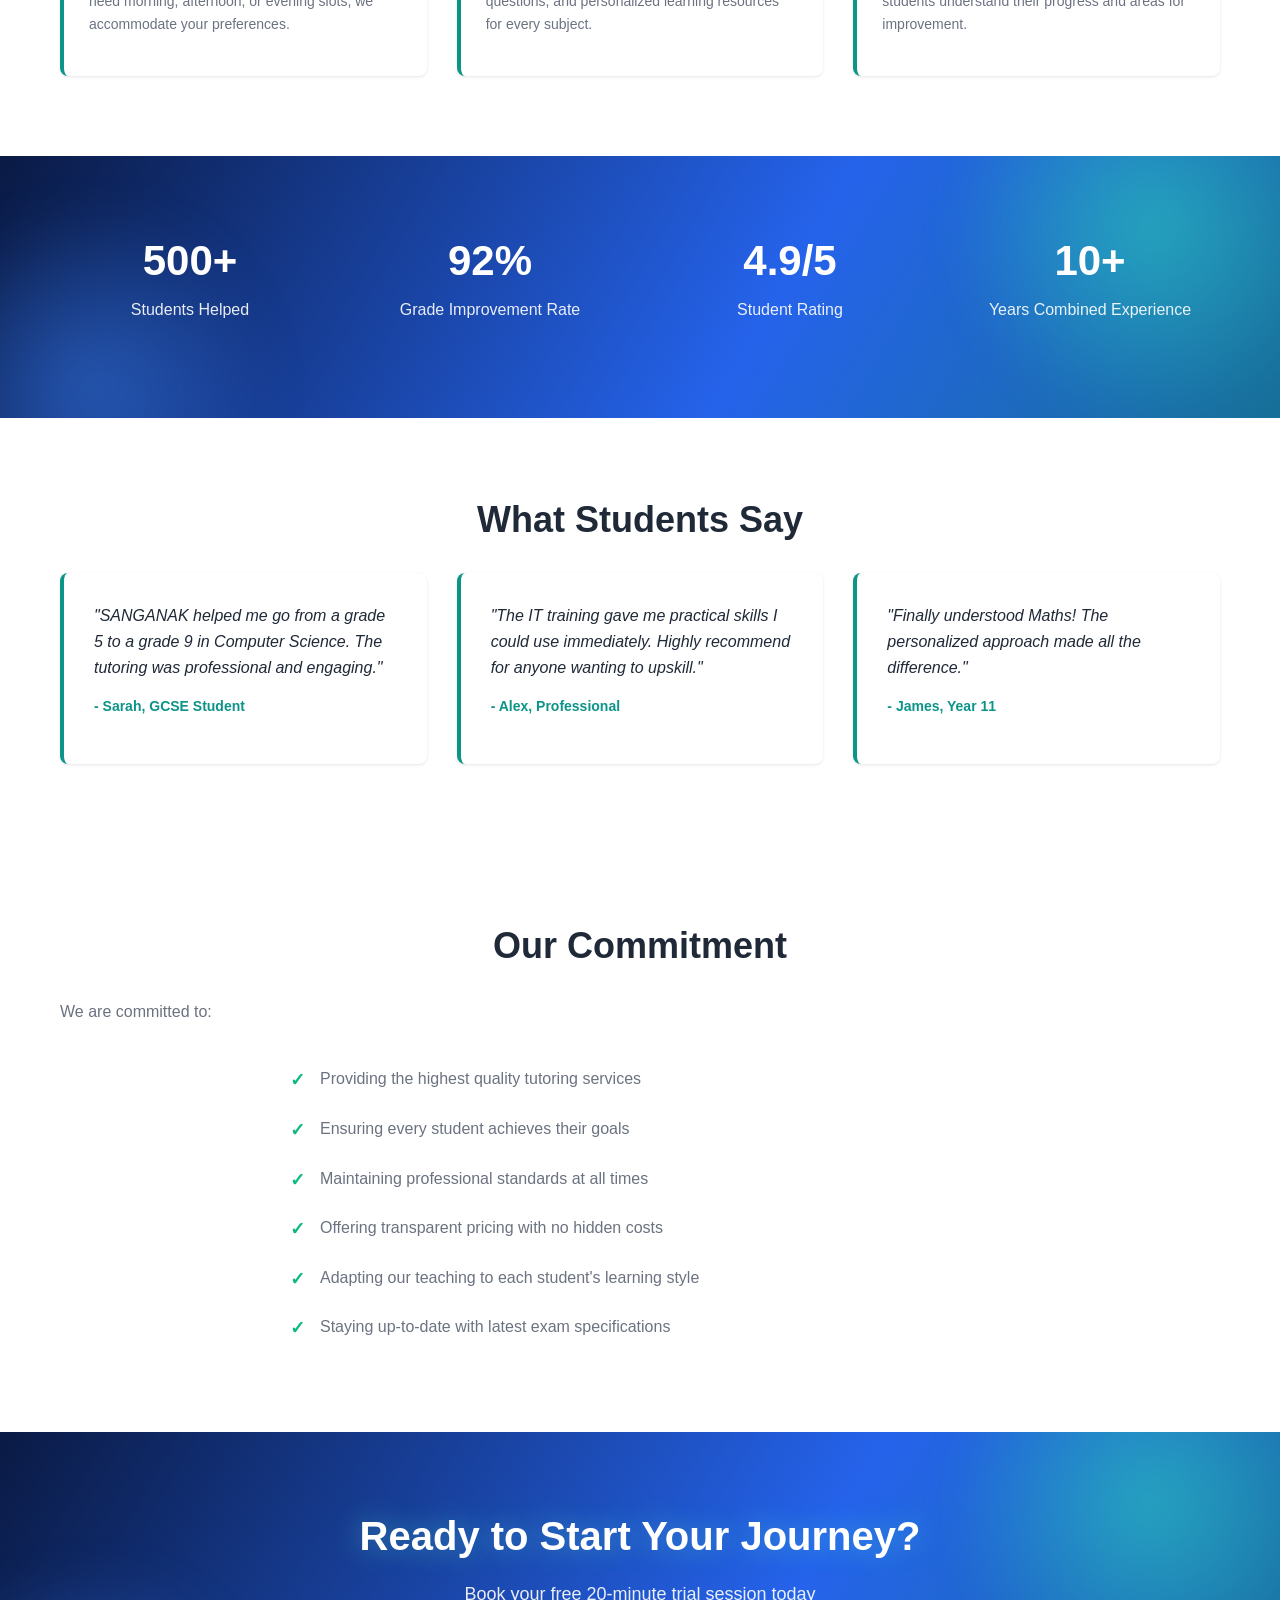
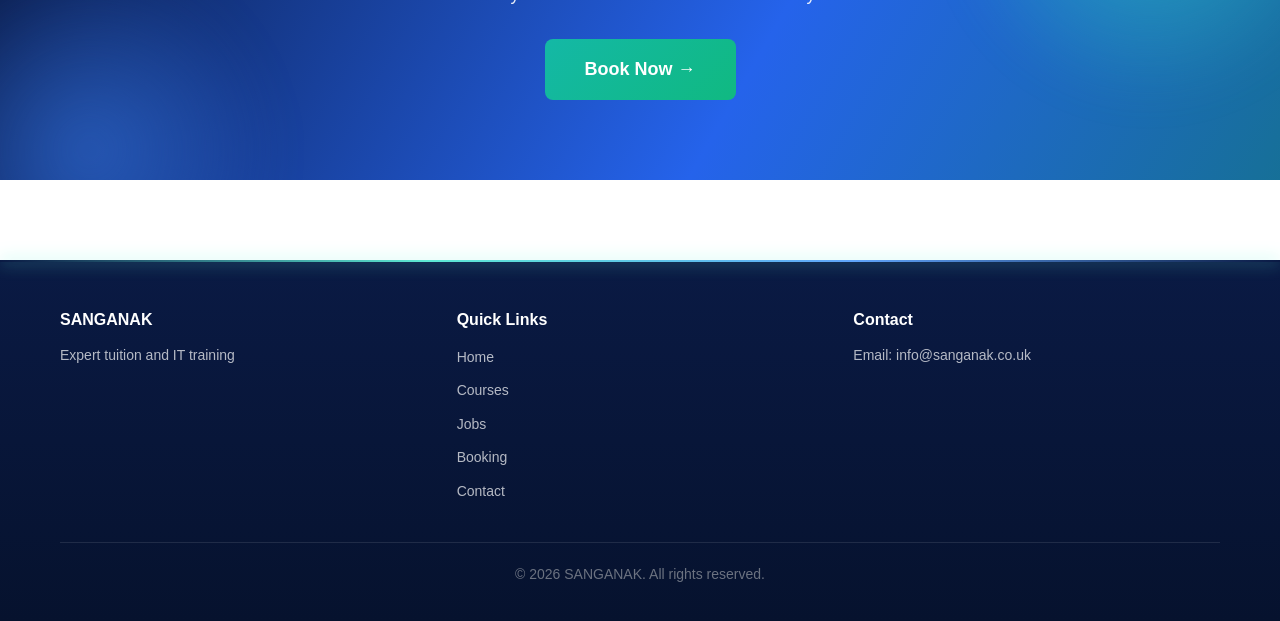
==== commit 95753bbd: "Use the full EduTech Treasure course catalogue (34 courses) and add a CBSE tab" ====
--- a/about.html
+++ b/about.html
@@ -17,6 +17,7 @@
                 <li class="nav-tab"><a href="training.html#gcse">GCSE</a></li>
                 <li class="nav-tab"><a href="training.html#alevel">A-Level</a></li>
                 <li class="nav-tab"><a href="training.html#y59">Years 5-9</a></li>
+                <li class="nav-tab"><a href="training.html#cbse">CBSE</a></li>
                 <li><a href="jobs.html">Jobs</a></li>
                 <li><a href="booking.html">Booking</a></li>
                 <li><a href="about.html">About</a></li>
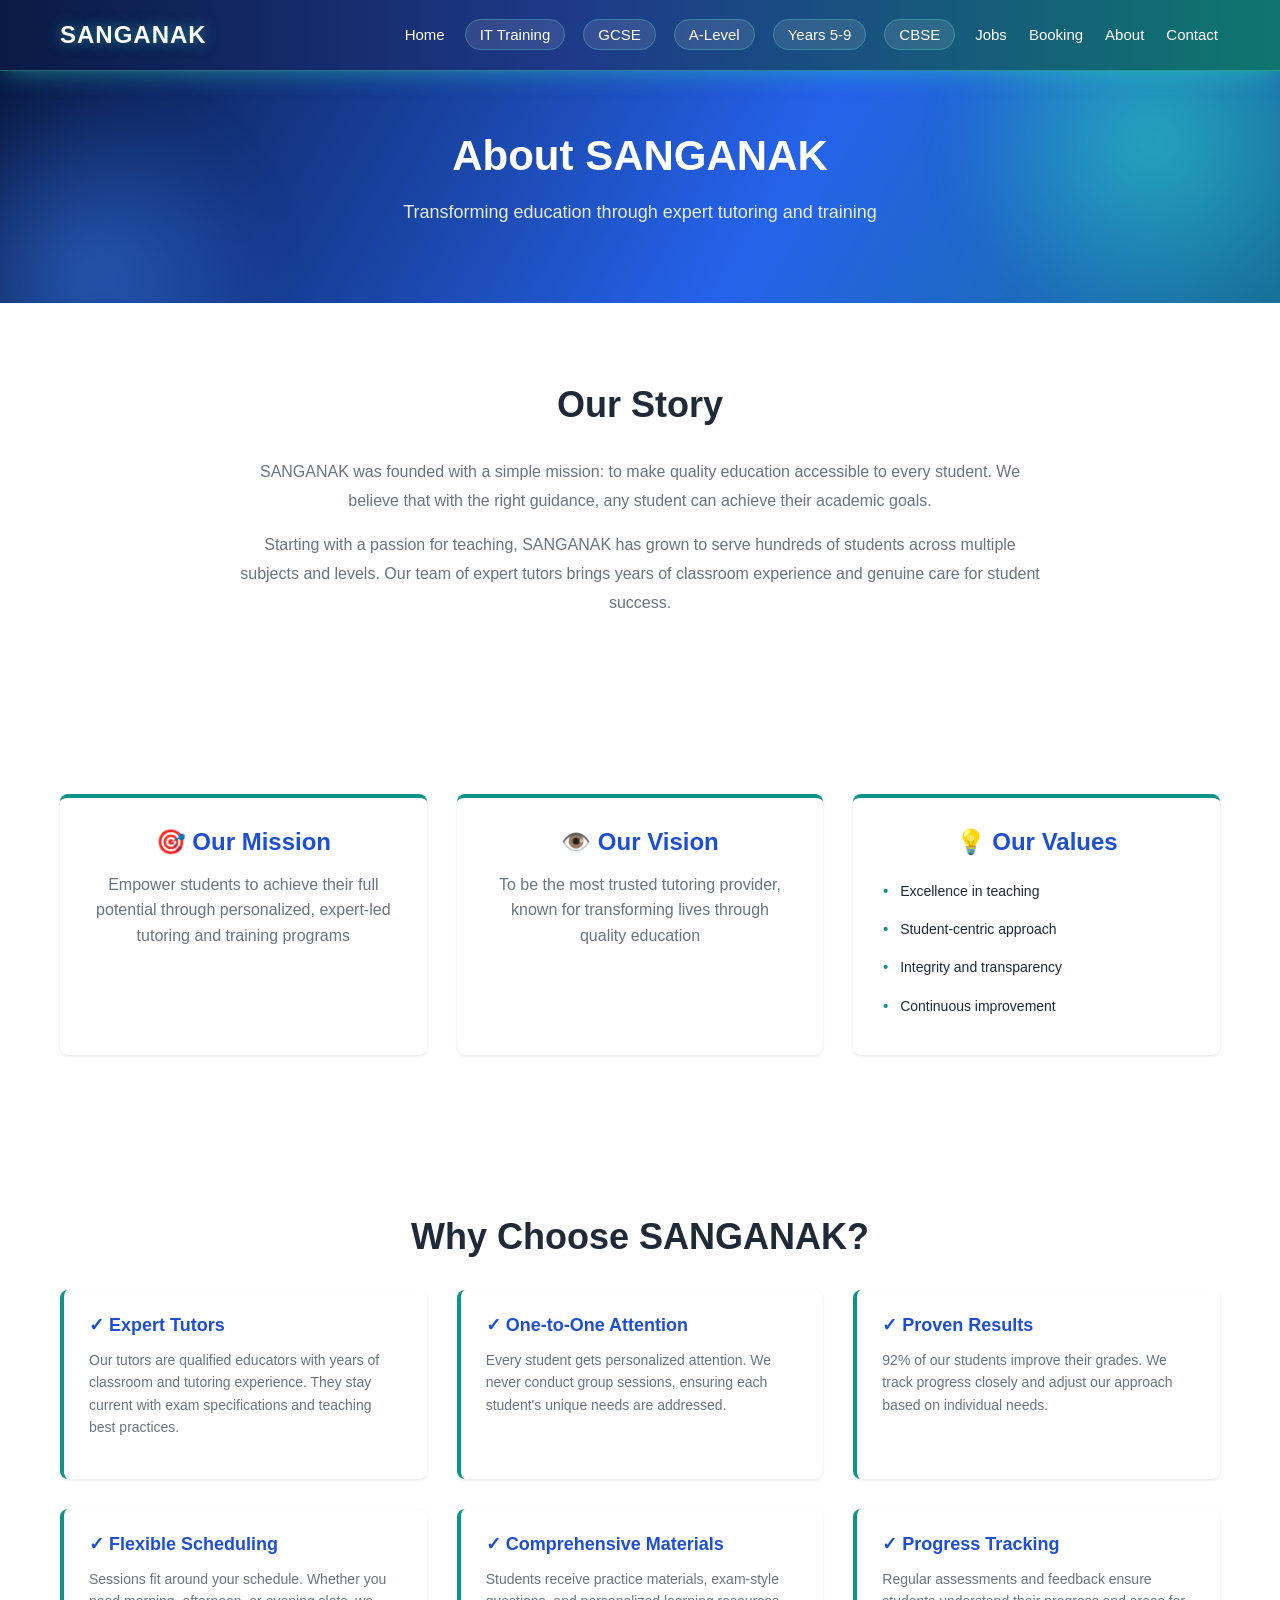
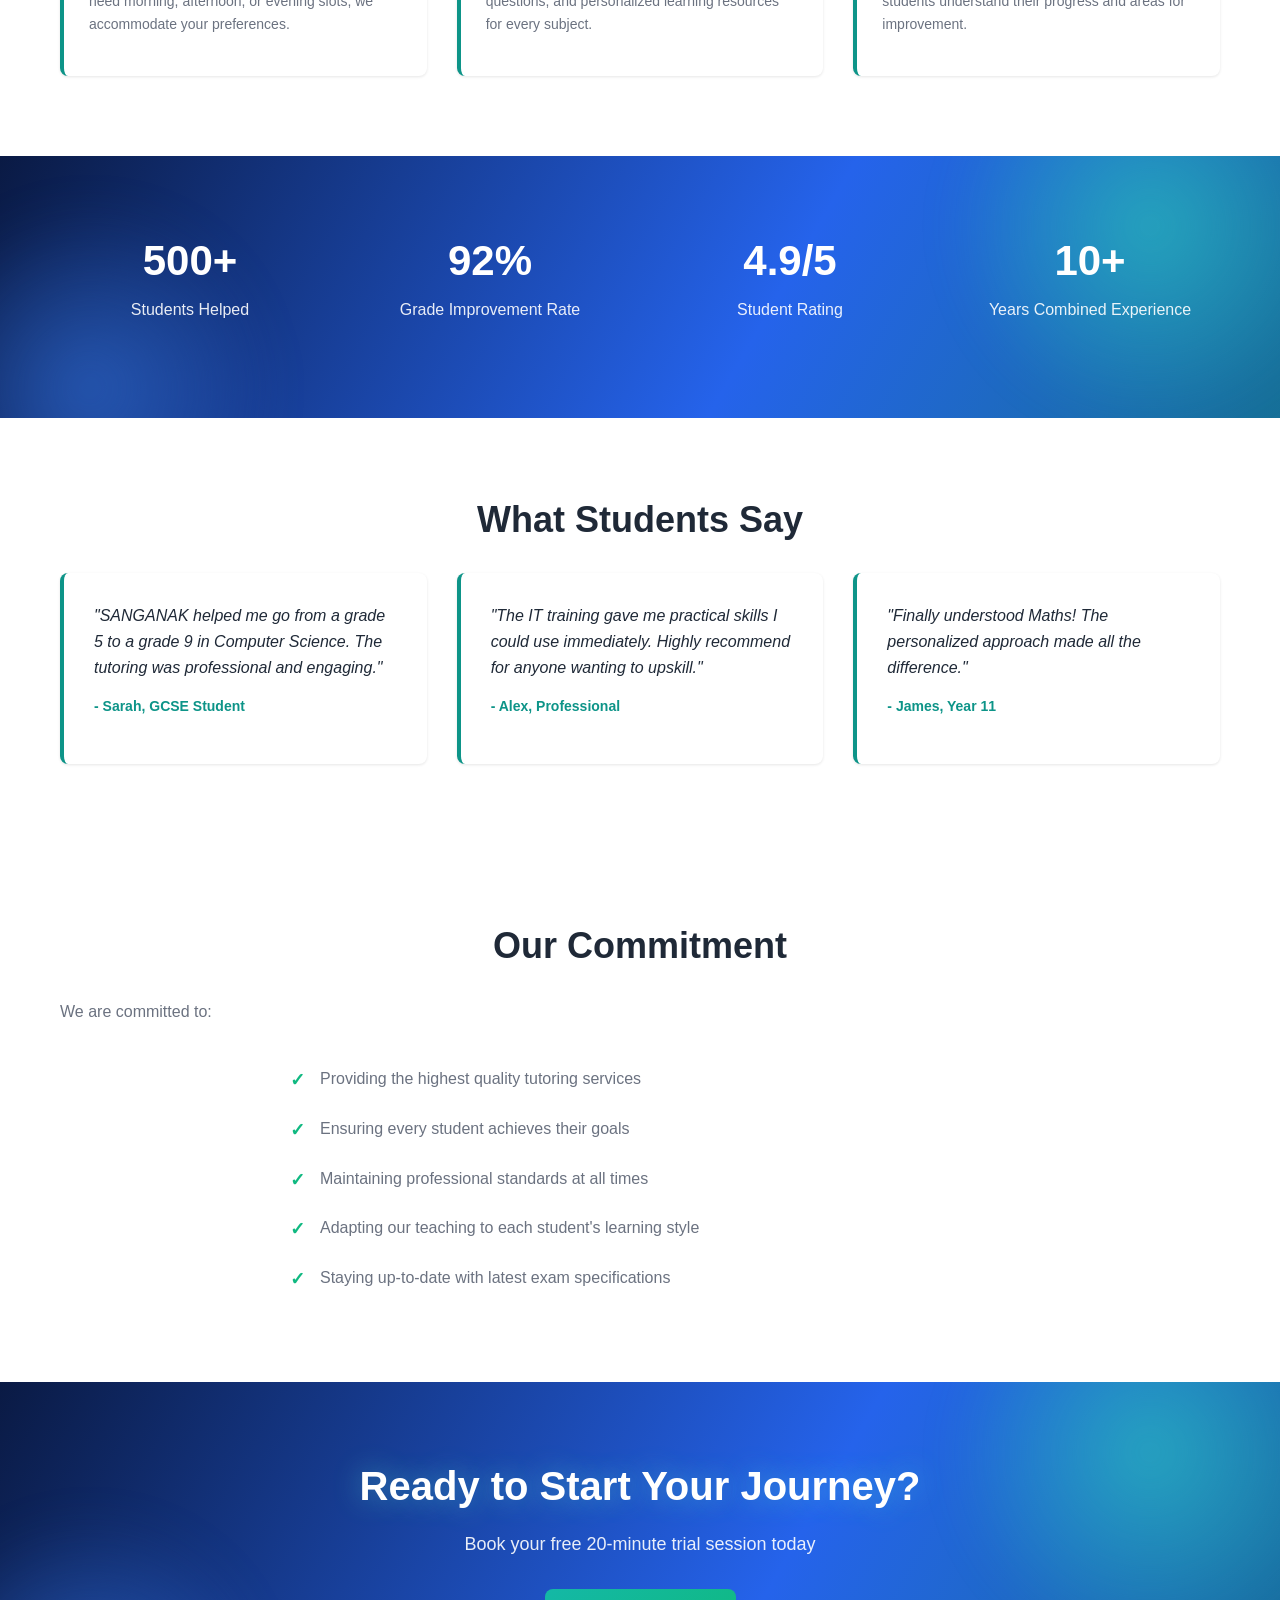
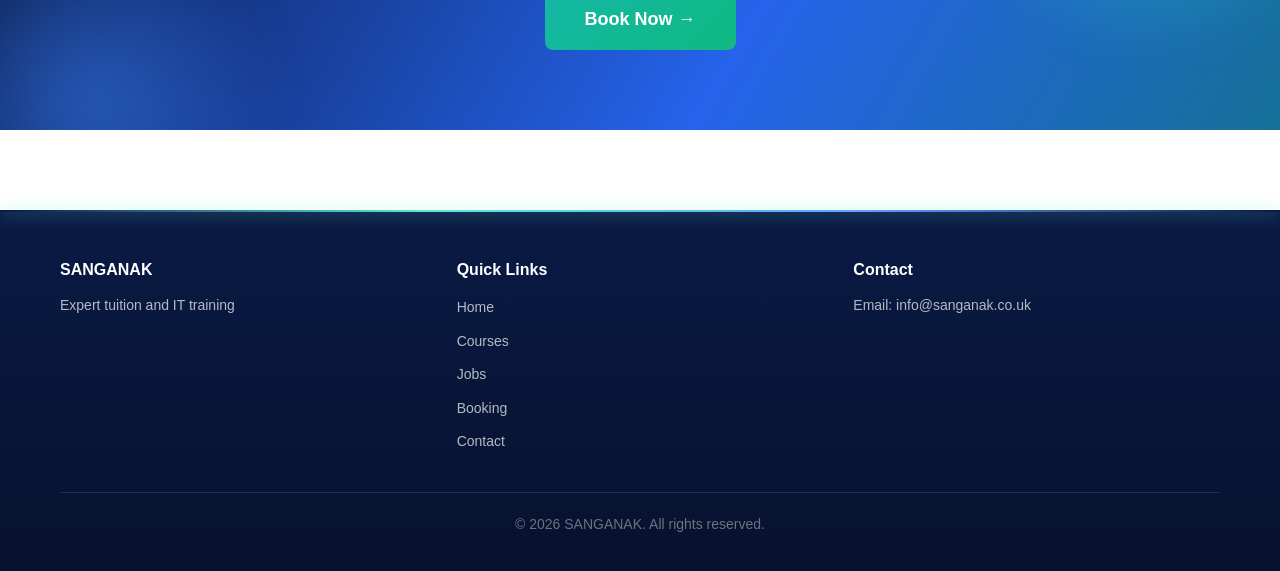
==== commit d7ef6481: "Remove pricing everywhere, list IT Training first, add course picker to booking" ====
--- a/about.html
+++ b/about.html
@@ -158,7 +158,6 @@
                     <li>Providing the highest quality tutoring services</li>
                     <li>Ensuring every student achieves their goals</li>
                     <li>Maintaining professional standards at all times</li>
-                    <li>Offering transparent pricing with no hidden costs</li>
                     <li>Adapting our teaching to each student's learning style</li>
                     <li>Staying up-to-date with latest exam specifications</li>
                 </ul>
--- a/css/styles.css
+++ b/css/styles.css
@@ -1651,3 +1651,280 @@
 .courses-grid {
     grid-template-columns: repeat(auto-fit, minmax(240px, 1fr));
 }
+
+/* ===== JOBS PAGE (Zunappo-style layout) ===== */
+.subnav {
+    background: white;
+    border-bottom: 1px solid var(--border);
+}
+
+.subnav .container {
+    display: flex;
+    gap: 6px 26px;
+    flex-wrap: wrap;
+    justify-content: center;
+    padding-top: 10px;
+    padding-bottom: 10px;
+}
+
+.subnav a {
+    font-size: 14px;
+    font-weight: 600;
+    color: var(--gray-700);
+    text-decoration: none;
+    padding: 4px 0;
+    border-bottom: 2px solid transparent;
+    transition: color 0.2s, border-color 0.2s;
+}
+
+.subnav a:hover {
+    color: var(--blue-600);
+    border-bottom-color: var(--teal-500);
+}
+
+.jobs-page section {
+    scroll-margin-top: 70px;
+}
+
+.left-h {
+    text-align: left;
+    max-width: 720px;
+}
+
+.jobs-page .eyebrow.dark {
+    margin-left: 0;
+}
+
+.jobs-page #candidates .eyebrow.dark,
+.jobs-page #roles .eyebrow.dark,
+.jobs-page #contact .eyebrow.dark {
+    margin-left: auto;
+}
+
+.fact-strip {
+    background: white;
+    padding: 44px 0;
+    border-bottom: 1px solid var(--border);
+}
+
+.fact-grid {
+    display: grid;
+    grid-template-columns: repeat(auto-fit, minmax(200px, 1fr));
+    gap: 28px;
+}
+
+.fact h3 {
+    font-size: 40px;
+    margin-bottom: 4px;
+}
+
+.fact p {
+    font-size: 14px;
+    margin: 0;
+}
+
+.fact.blue h3 { color: var(--blue-600); }
+.fact.teal h3 { color: var(--teal-500); }
+.fact.amber h3 { color: var(--warning); }
+.fact.green h3 { color: var(--success); }
+
+.job-cards {
+    display: grid;
+    grid-template-columns: repeat(auto-fit, minmax(240px, 1fr));
+    gap: 24px;
+}
+
+.job-card {
+    background: white;
+    border: 1px solid var(--border);
+    border-radius: 20px;
+    padding: 28px;
+    box-shadow: var(--shadow);
+    transition: transform 0.3s, box-shadow 0.3s, border-color 0.3s;
+}
+
+.job-card:hover {
+    transform: translateY(-4px);
+    border-color: var(--teal-500);
+    box-shadow: 0 0 0 1px var(--teal-500), 0 14px 34px -8px var(--glow-teal);
+}
+
+.job-card h3 {
+    font-size: 19px;
+    margin: 16px 0 8px;
+}
+
+.job-card p {
+    font-size: 14px;
+    margin: 0;
+}
+
+.job-icon {
+    display: inline-flex;
+    width: 46px;
+    height: 46px;
+    align-items: center;
+    justify-content: center;
+    border-radius: 12px;
+    font-size: 22px;
+}
+
+.i-blue { background: #dbeafe; }
+.i-amber { background: #fef3c7; }
+.i-rose { background: #ffe4e6; }
+.i-green { background: #d1fae5; }
+
+.jobs-page .steps-grid {
+    position: relative;
+    text-align: left;
+}
+
+.jobs-page .step {
+    text-align: left;
+    padding: 10px 24px 10px 0;
+    position: relative;
+}
+
+.jobs-page .step-num {
+    margin: 0 0 16px;
+}
+
+.jobs-page .step:not(:last-child)::after {
+    content: "";
+    position: absolute;
+    top: 34px;
+    left: 62px;
+    right: 14px;
+    height: 2px;
+    background: linear-gradient(90deg, var(--blue-100), transparent);
+}
+
+.step-num.s1 { background: #f43f5e; box-shadow: 0 0 18px rgba(244, 63, 94, 0.4); }
+.step-num.s2 { background: var(--blue-600); box-shadow: 0 0 18px var(--glow-blue); }
+.step-num.s3 { background: #f59e0b; box-shadow: 0 0 18px rgba(245, 158, 11, 0.4); }
+
+.story-grid {
+    display: grid;
+    grid-template-columns: repeat(auto-fit, minmax(280px, 1fr));
+    gap: 24px;
+}
+
+.story {
+    margin: 0;
+    padding: 28px;
+    border-radius: 20px;
+    border: 1px solid;
+    display: flex;
+    flex-direction: column;
+    gap: 12px;
+}
+
+.story.rose { background: #fff5f6; border-color: #fecdd3; }
+.story.sky { background: #f2f8ff; border-color: #bfdbfe; }
+.story.sun { background: #fffbeb; border-color: #fde68a; }
+
+.story-mark {
+    font-size: 54px;
+    line-height: 0.6;
+    font-family: Georgia, serif;
+}
+
+.story.rose .story-mark { color: #f43f5e; }
+.story.sky .story-mark { color: var(--blue-400); }
+.story.sun .story-mark { color: #f59e0b; }
+
+.story blockquote {
+    font-size: 15px;
+    color: var(--text-primary);
+    flex: 1;
+}
+
+.story figcaption {
+    display: flex;
+    flex-direction: column;
+    font-size: 13px;
+}
+
+.story figcaption span {
+    color: var(--gray-500);
+    font-size: 12px;
+}
+
+.signin-box {
+    max-width: 600px;
+    margin: 0 auto 30px;
+    padding: 28px;
+    border-radius: 20px;
+    border: 1px solid var(--border);
+    background: linear-gradient(135deg, var(--teal-50), #eff6ff);
+    display: flex;
+    flex-direction: column;
+    align-items: center;
+    gap: 12px;
+}
+
+.signin-btn {
+    font: inherit;
+    font-weight: 600;
+    padding: 12px 26px;
+    border-radius: 999px;
+    border: 1px solid var(--border);
+    background: white;
+    color: var(--gray-500);
+    display: inline-flex;
+    align-items: center;
+    gap: 10px;
+    cursor: not-allowed;
+}
+
+.soon {
+    font-size: 11px;
+    letter-spacing: 0.05em;
+    text-transform: uppercase;
+    background: var(--gray-100);
+    color: var(--gray-500);
+    padding: 3px 8px;
+    border-radius: 999px;
+}
+
+.signin-note {
+    font-size: 13px;
+    margin: 0;
+}
+
+@media (max-width: 768px) {
+    .jobs-page .step:not(:last-child)::after {
+        display: none;
+    }
+}
+
+.course-select {
+    max-width: 600px;
+    margin: 0 auto 30px;
+}
+
+.course-select label {
+    display: block;
+    margin-bottom: 8px;
+    font-weight: 600;
+}
+
+.course-select select {
+    width: 100%;
+    padding: 12px;
+    font-size: 16px;
+    font-family: inherit;
+    border: 1px solid var(--border);
+    border-radius: 6px;
+    background: white;
+}
+
+.course-select select:focus {
+    outline: none;
+    border-color: var(--secondary);
+    box-shadow: 0 0 0 3px rgba(13, 148, 136, 0.15);
+}
+
+.courses-grid {
+    grid-template-columns: repeat(auto-fit, minmax(200px, 1fr));
+}
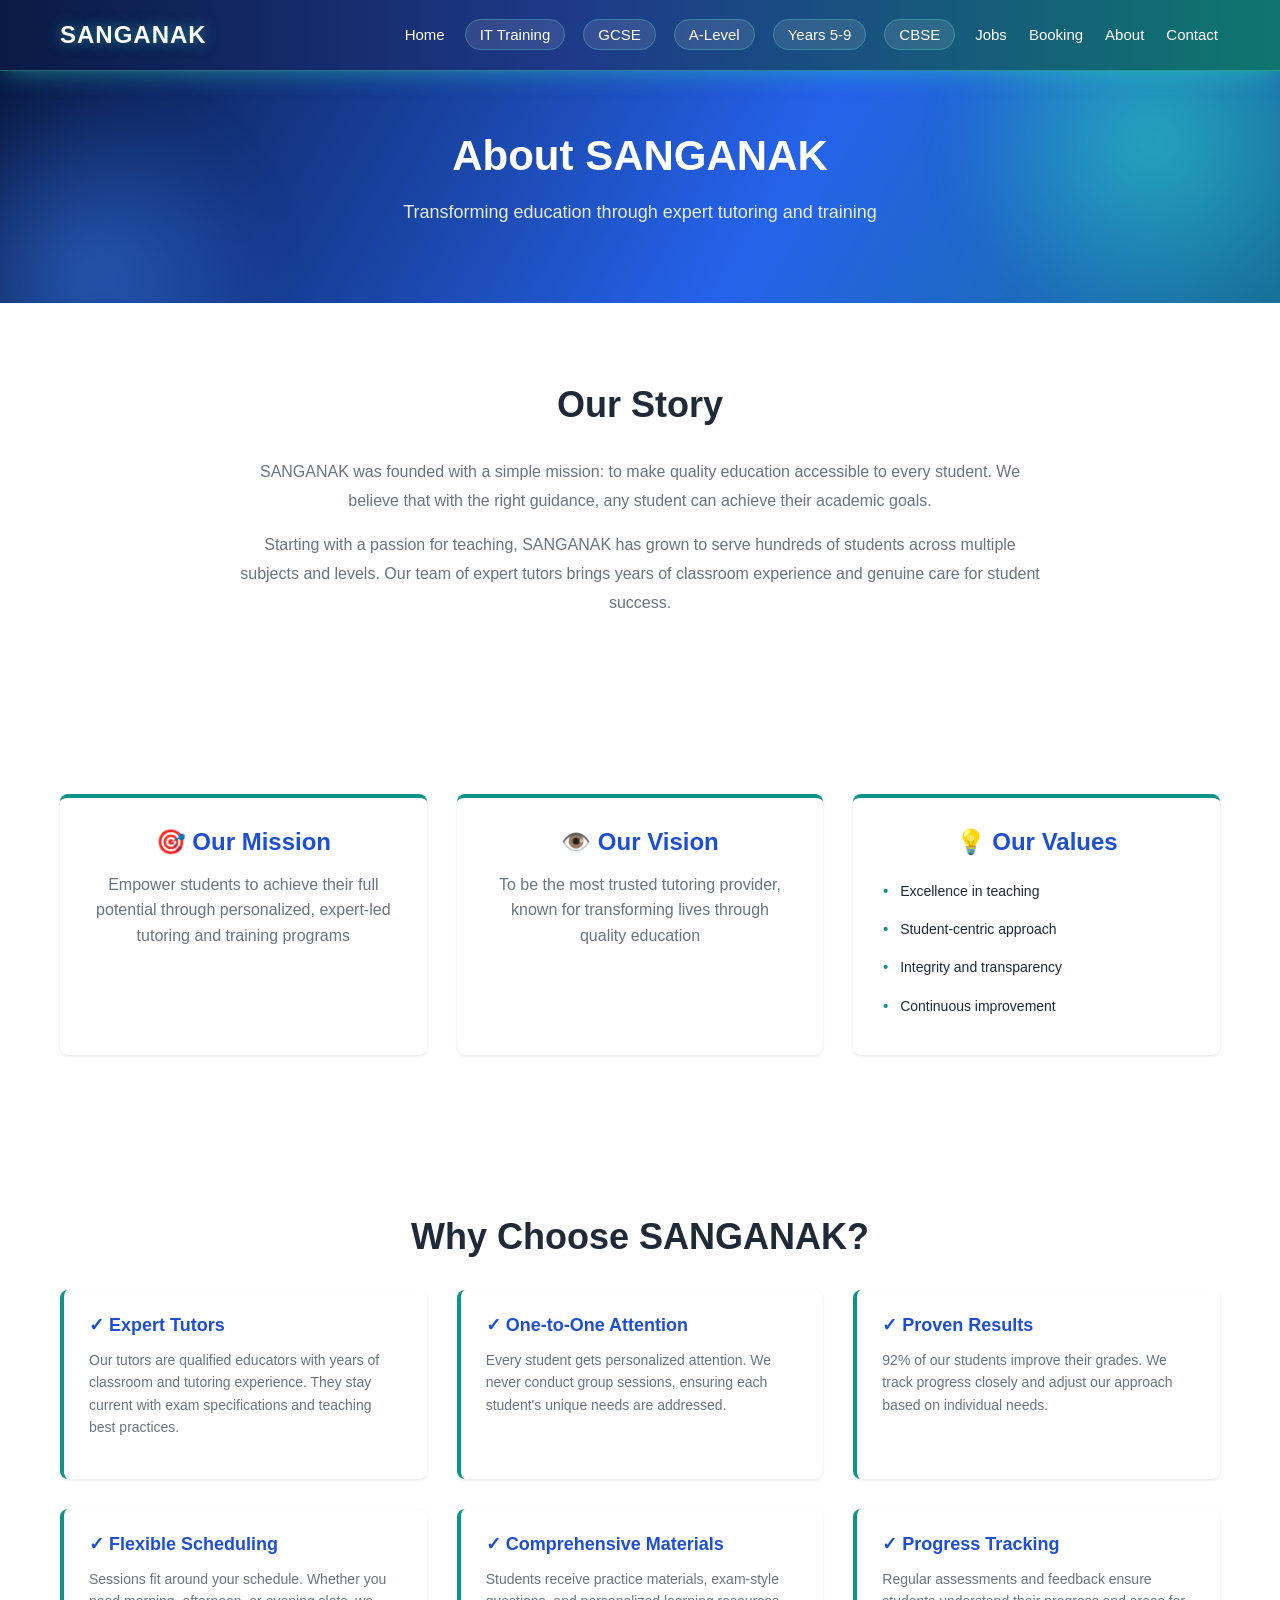
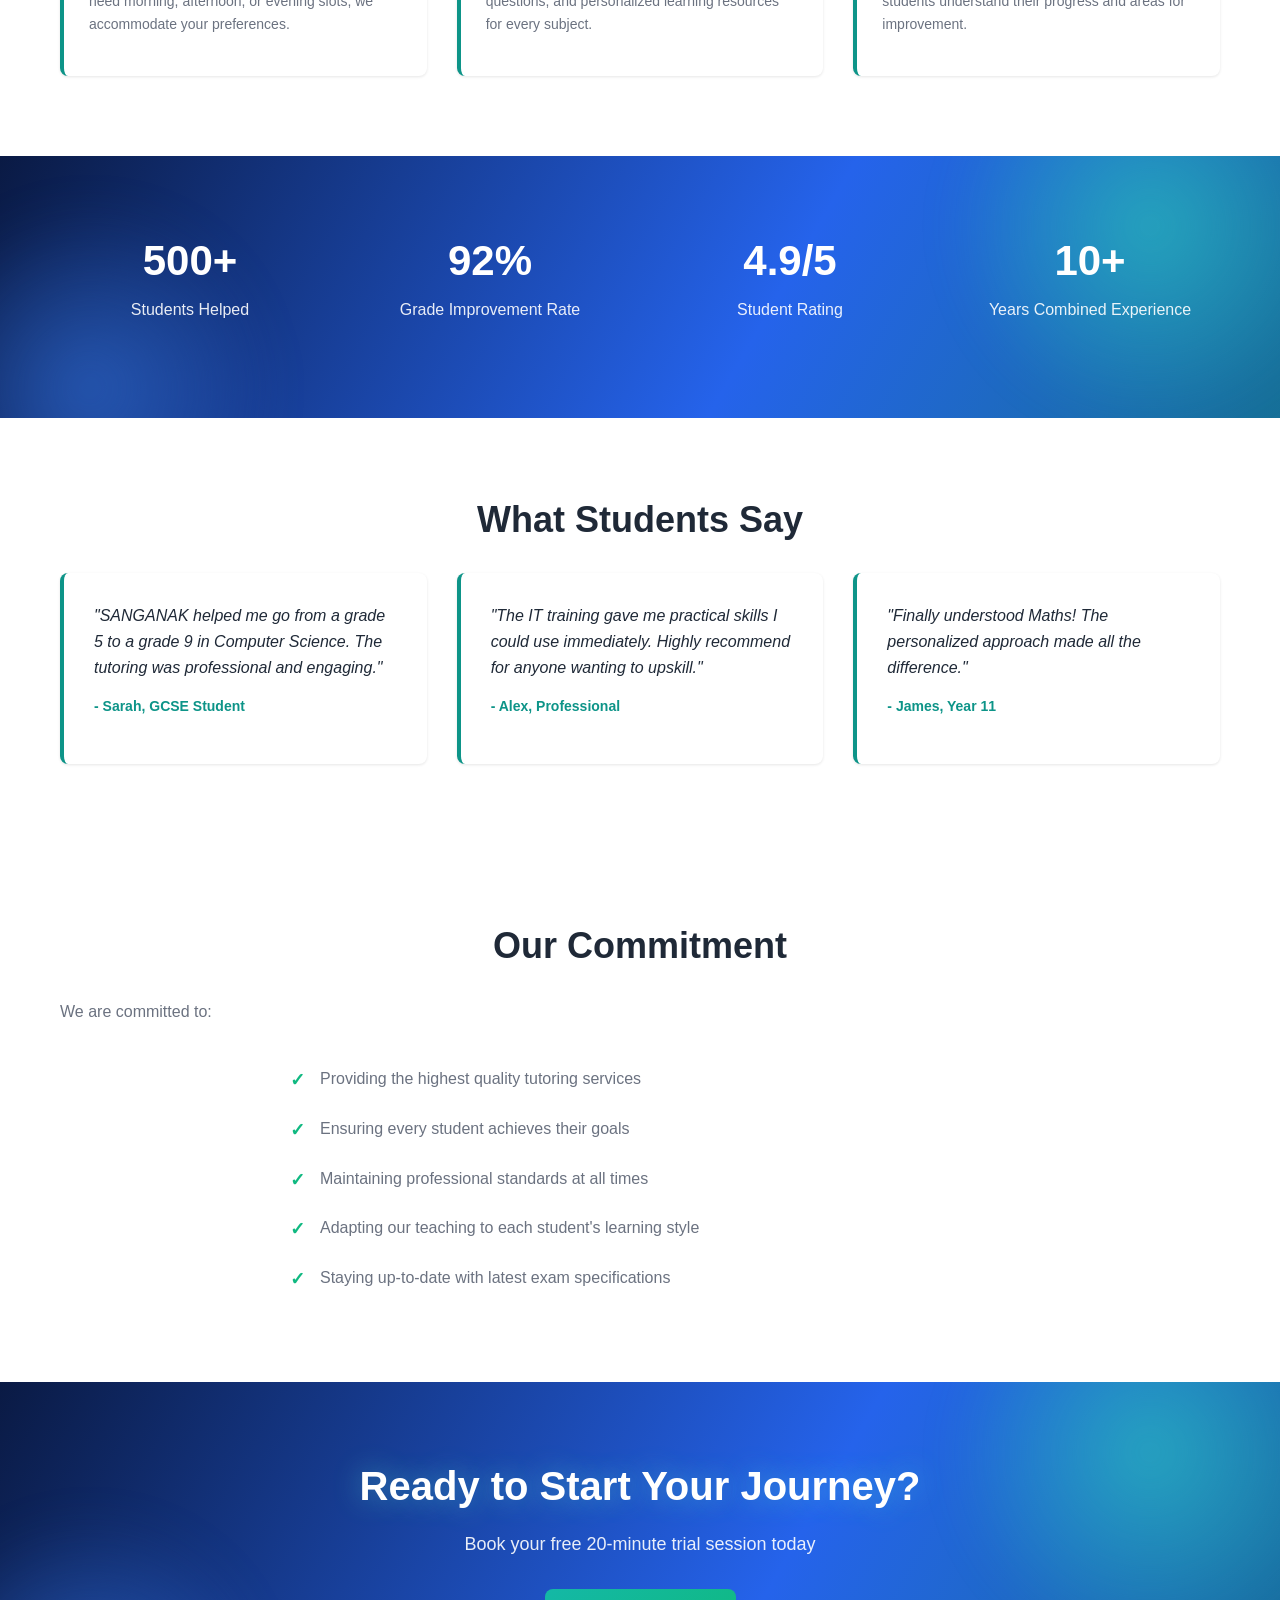
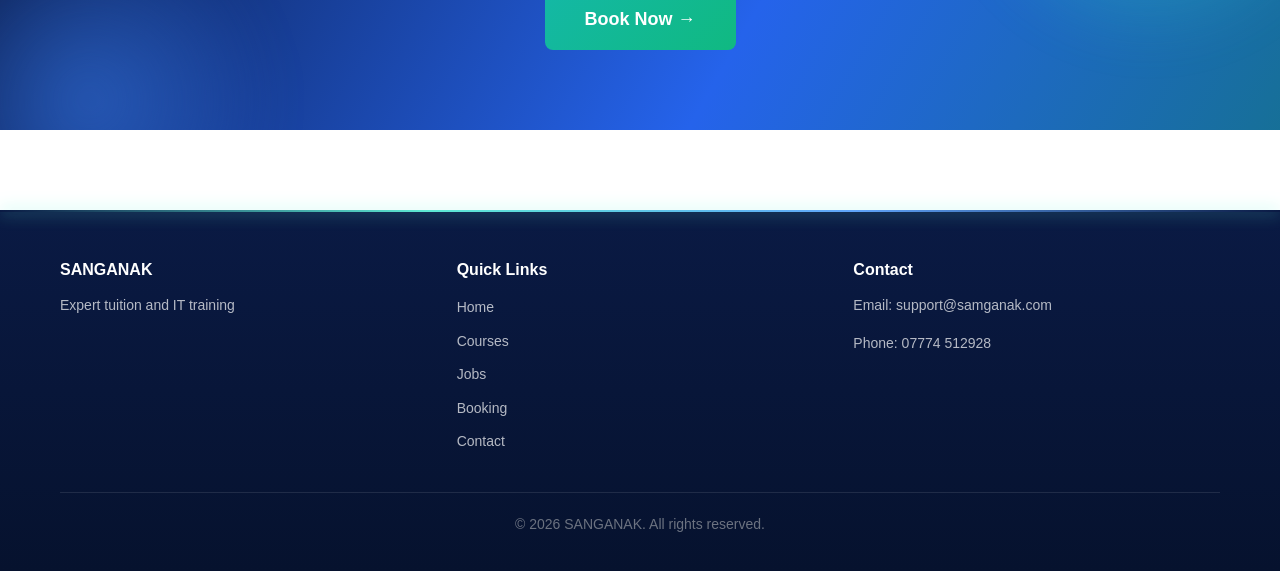
==== commit f8016770: "Update contact email and add phone number across every page" ====
--- a/about.html
+++ b/about.html
@@ -194,7 +194,8 @@
                 </div>
                 <div class="footer-section">
                     <h4>Contact</h4>
-                    <p>Email: info@sanganak.co.uk</p>
+                    <p>Email: support@samganak.com</p>
+                    <p>Phone: 07774 512928</p>
                 </div>
             </div>
             <div class="footer-bottom">
--- a/css/styles.css
+++ b/css/styles.css
@@ -1928,3 +1928,103 @@
 .courses-grid {
     grid-template-columns: repeat(auto-fit, minmax(200px, 1fr));
 }
+
+/* ===== HOMEPAGE HERO: side cards ===== */
+.hero-split {
+    padding: 80px 0;
+}
+
+.hero-grid {
+    display: grid;
+    grid-template-columns: 250px minmax(0, 1fr) 250px;
+    gap: 32px;
+    align-items: center;
+}
+
+.hero-side {
+    display: flex;
+    flex-direction: column;
+    gap: 14px;
+}
+
+.glass-card {
+    display: flex;
+    flex-direction: column;
+    gap: 2px;
+    padding: 16px 18px;
+    border-radius: 16px;
+    text-align: left;
+    text-decoration: none;
+    color: white;
+    background: rgba(255, 255, 255, 0.14);
+    border: 1px solid rgba(255, 255, 255, 0.35);
+    backdrop-filter: blur(8px);
+    -webkit-backdrop-filter: blur(8px);
+    transition: transform 0.25s, box-shadow 0.25s, background 0.25s;
+}
+
+.glass-card:hover {
+    transform: translateY(-3px);
+    background: rgba(255, 255, 255, 0.22);
+    box-shadow: 0 0 22px var(--glow-teal);
+}
+
+.glass-card:focus-visible {
+    outline: 3px solid var(--teal-300);
+    outline-offset: 2px;
+}
+
+.glass-icon {
+    font-size: 26px;
+    line-height: 1;
+    margin-bottom: 6px;
+}
+
+.glass-card strong {
+    font-size: 18px;
+}
+
+.glass-card small {
+    font-size: 13px;
+    color: rgba(255, 255, 255, 0.85);
+}
+
+.glass-card em {
+    margin-top: 8px;
+    font-style: normal;
+    font-weight: 600;
+    font-size: 14px;
+    color: var(--teal-300);
+}
+
+.glass-jobs {
+    padding: 22px;
+    border-color: rgba(94, 234, 212, 0.6);
+    animation: glow-ring-light 3.2s ease-in-out infinite;
+}
+
+.hero-center .hero-subtitle {
+    margin-bottom: 30px;
+}
+
+@keyframes glow-ring-light {
+    0%, 100% { box-shadow: 0 0 0 0 rgba(94, 234, 212, 0.4); }
+    50% { box-shadow: 0 0 26px 4px rgba(94, 234, 212, 0.35); }
+}
+
+@media (max-width: 1000px) {
+    .hero-grid {
+        grid-template-columns: 1fr;
+    }
+
+    .hero-center { order: -1; }
+
+    .hero-side {
+        flex-direction: row;
+        flex-wrap: wrap;
+    }
+
+    .hero-side .glass-card {
+        flex: 1 1 200px;
+    }
+}
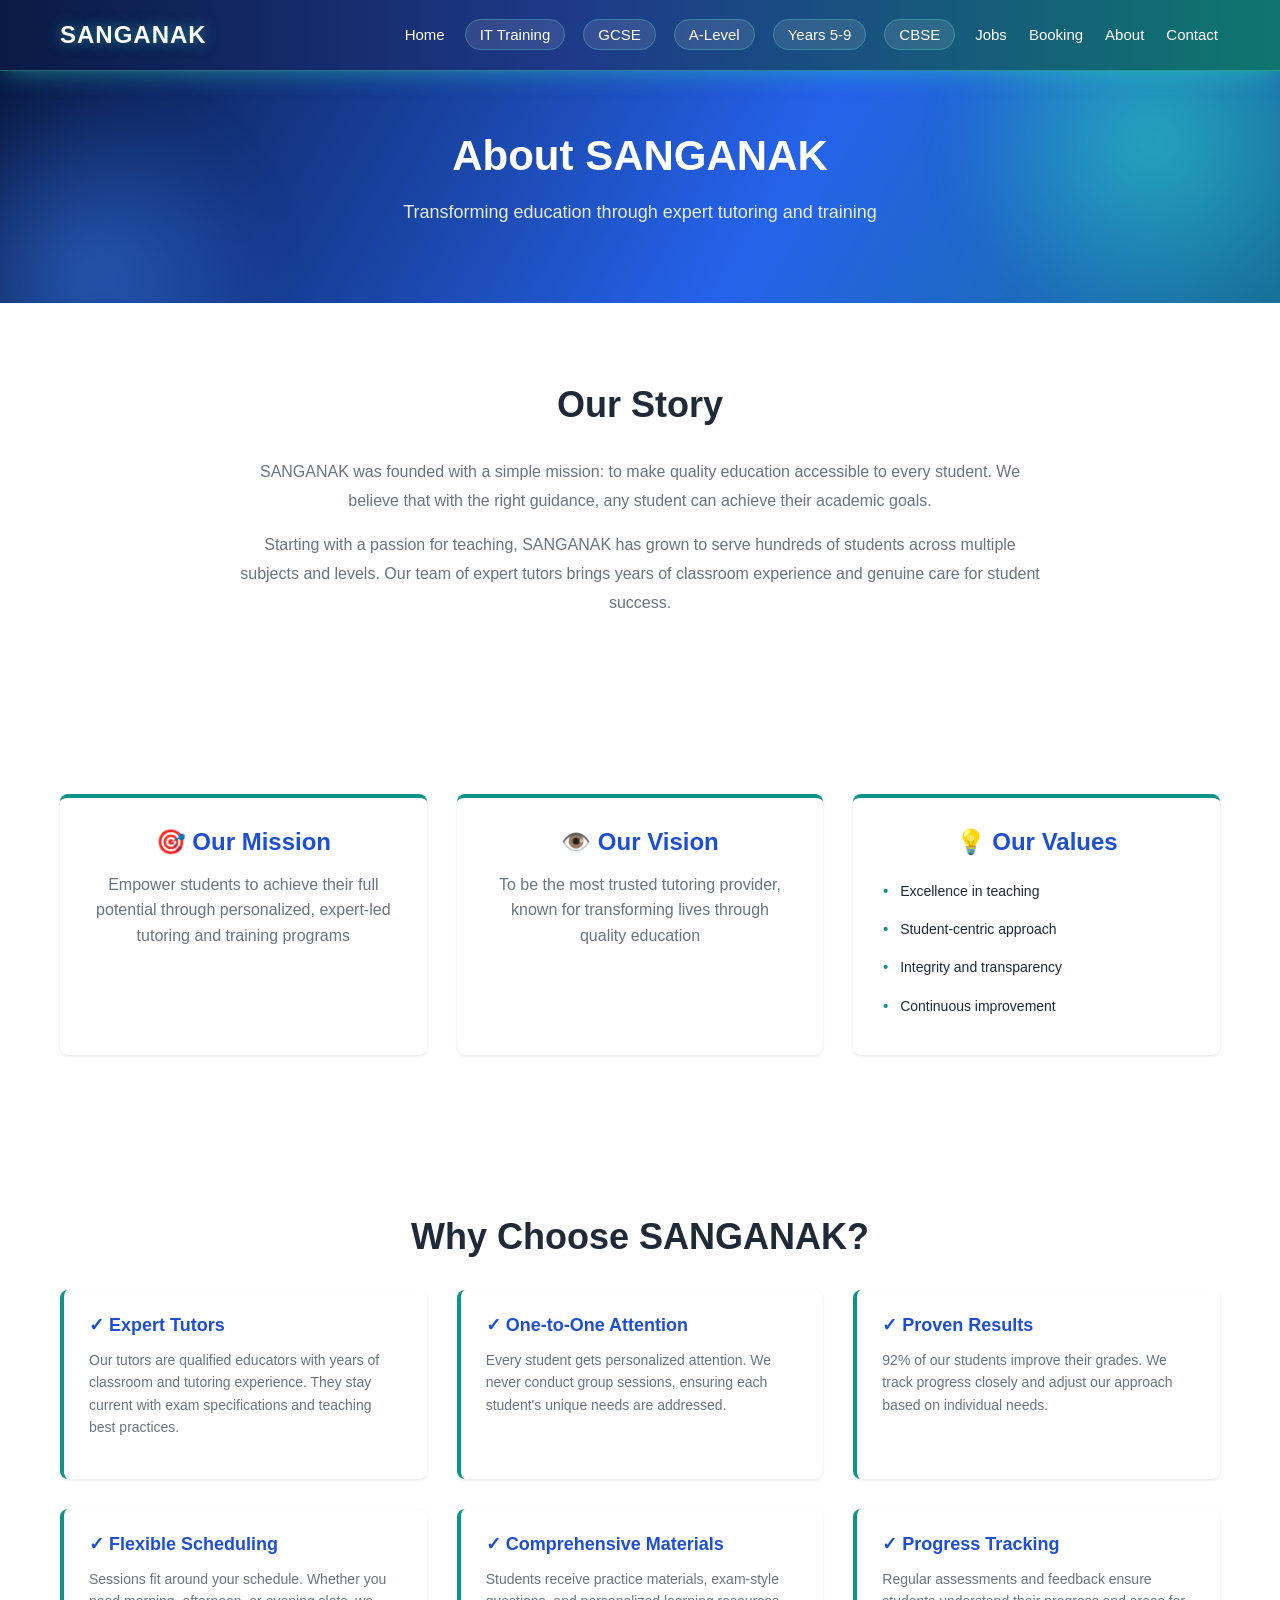
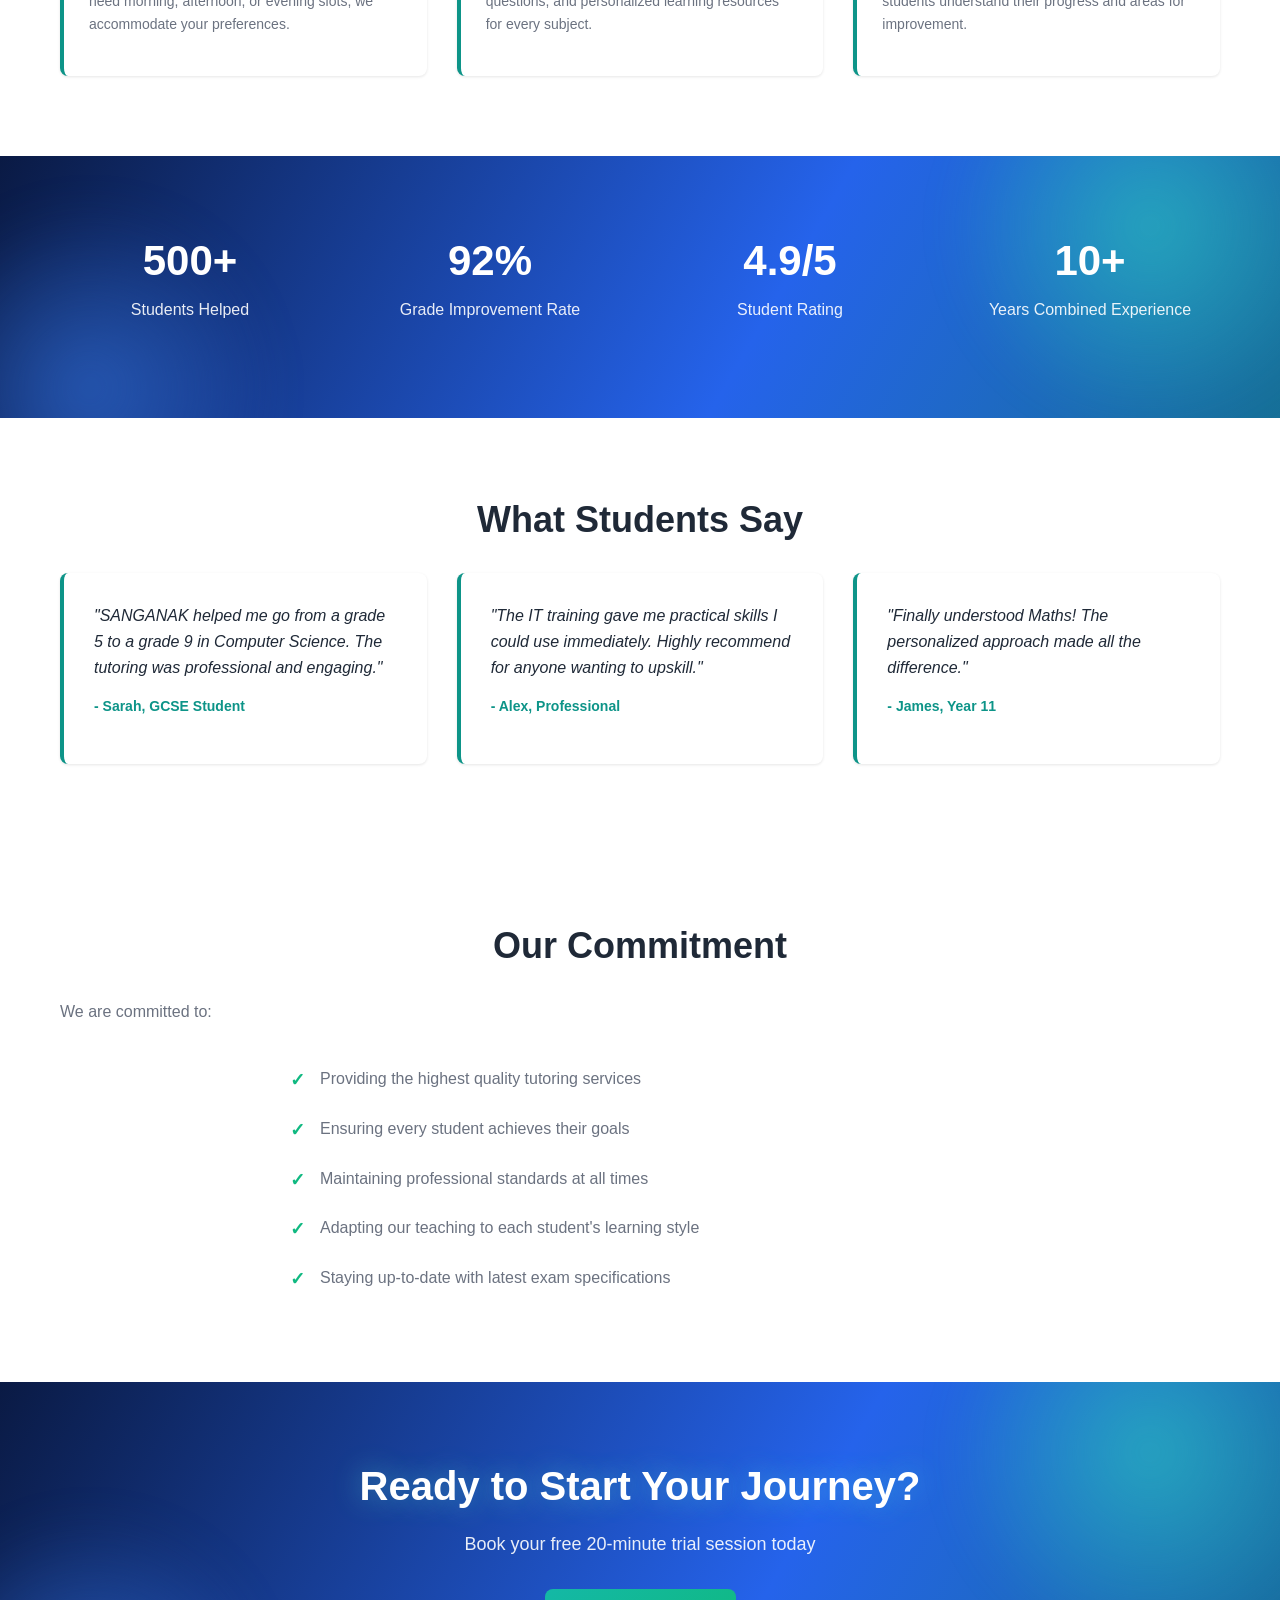
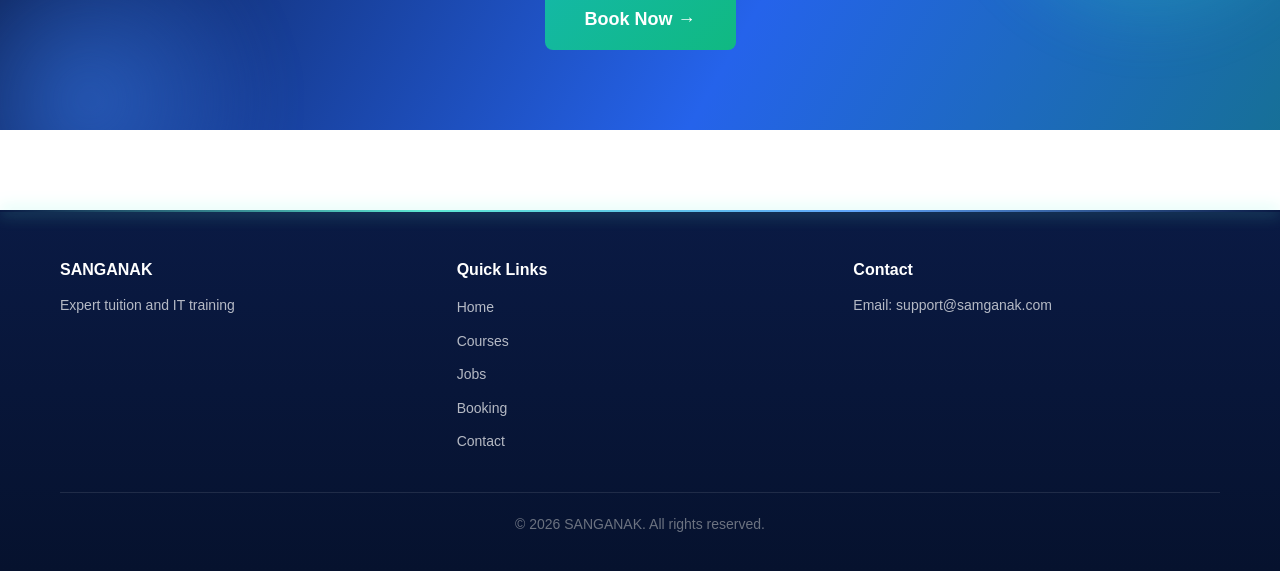
==== commit 46222f15: "Remove phone number from all pages" ====
--- a/about.html
+++ b/about.html
@@ -195,7 +195,6 @@
                 <div class="footer-section">
                     <h4>Contact</h4>
                     <p>Email: support@samganak.com</p>
-                    <p>Phone: 07774 512928</p>
                 </div>
             </div>
             <div class="footer-bottom">
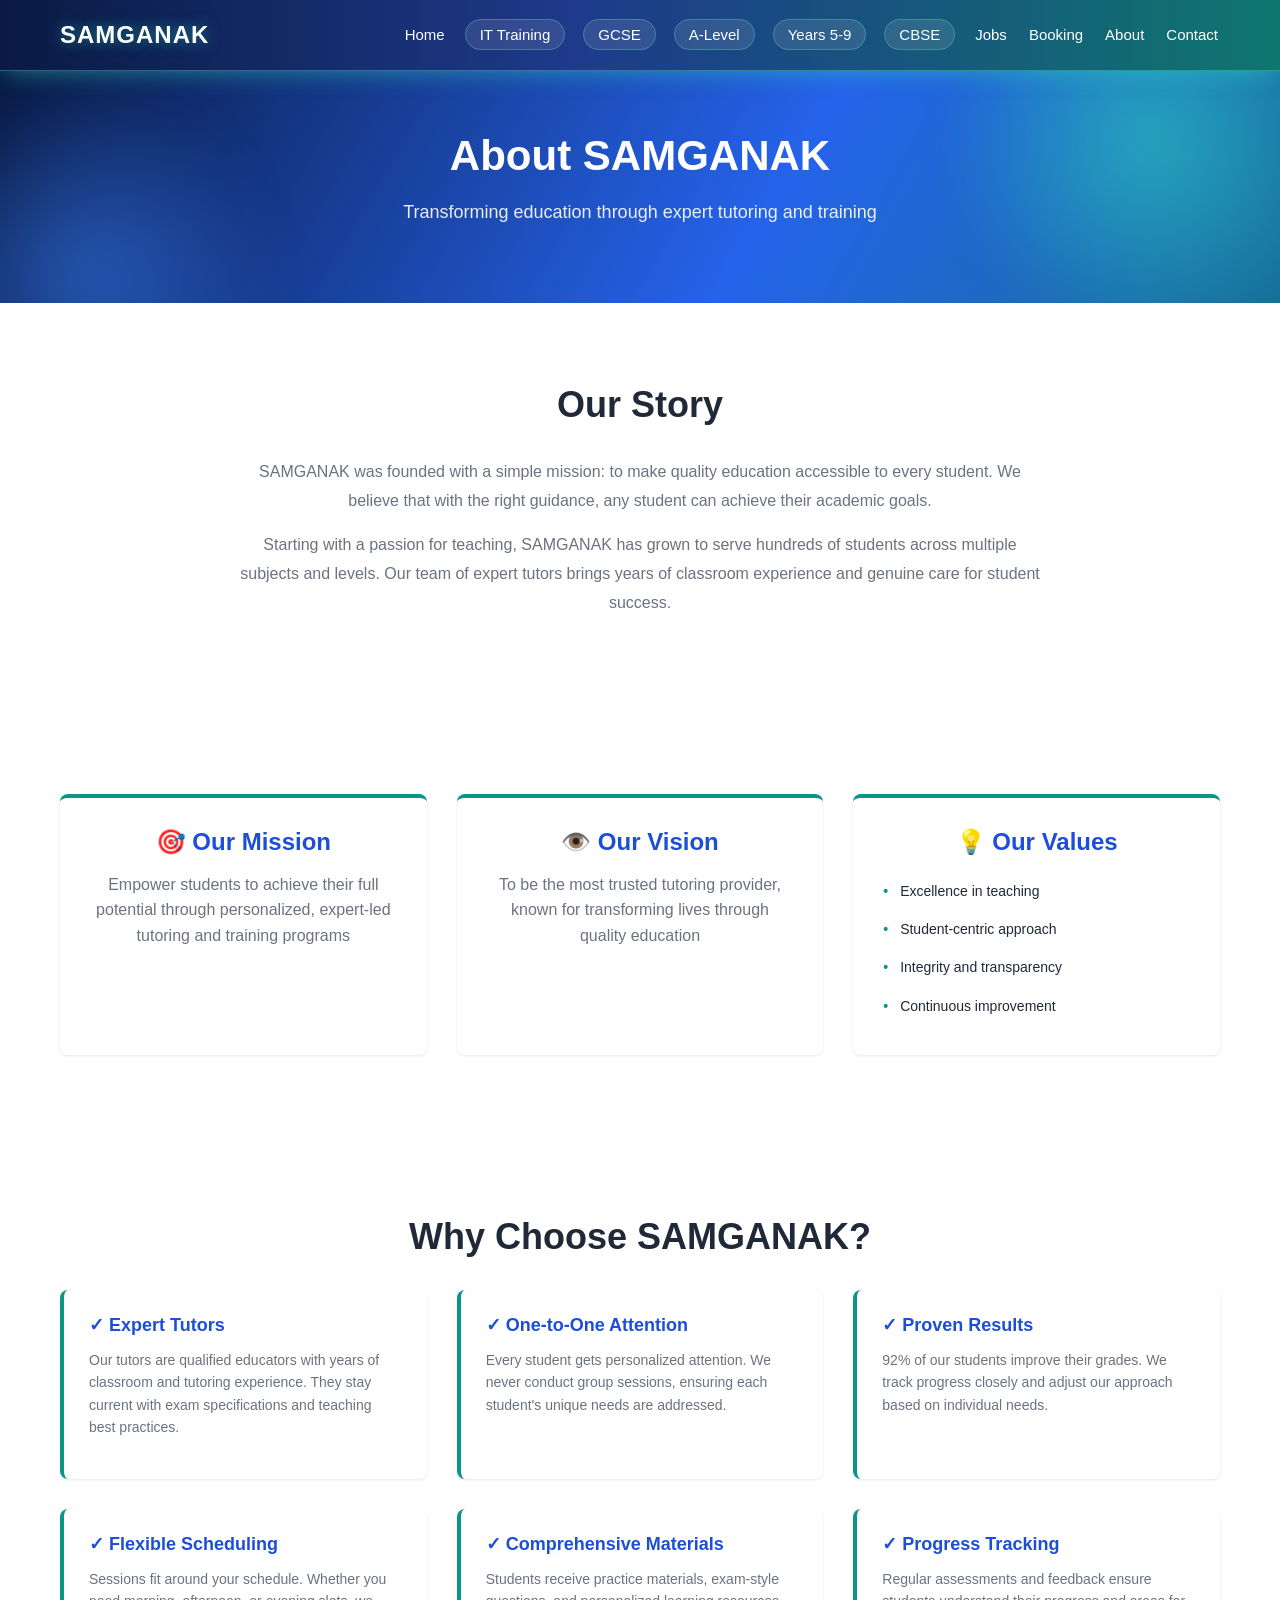
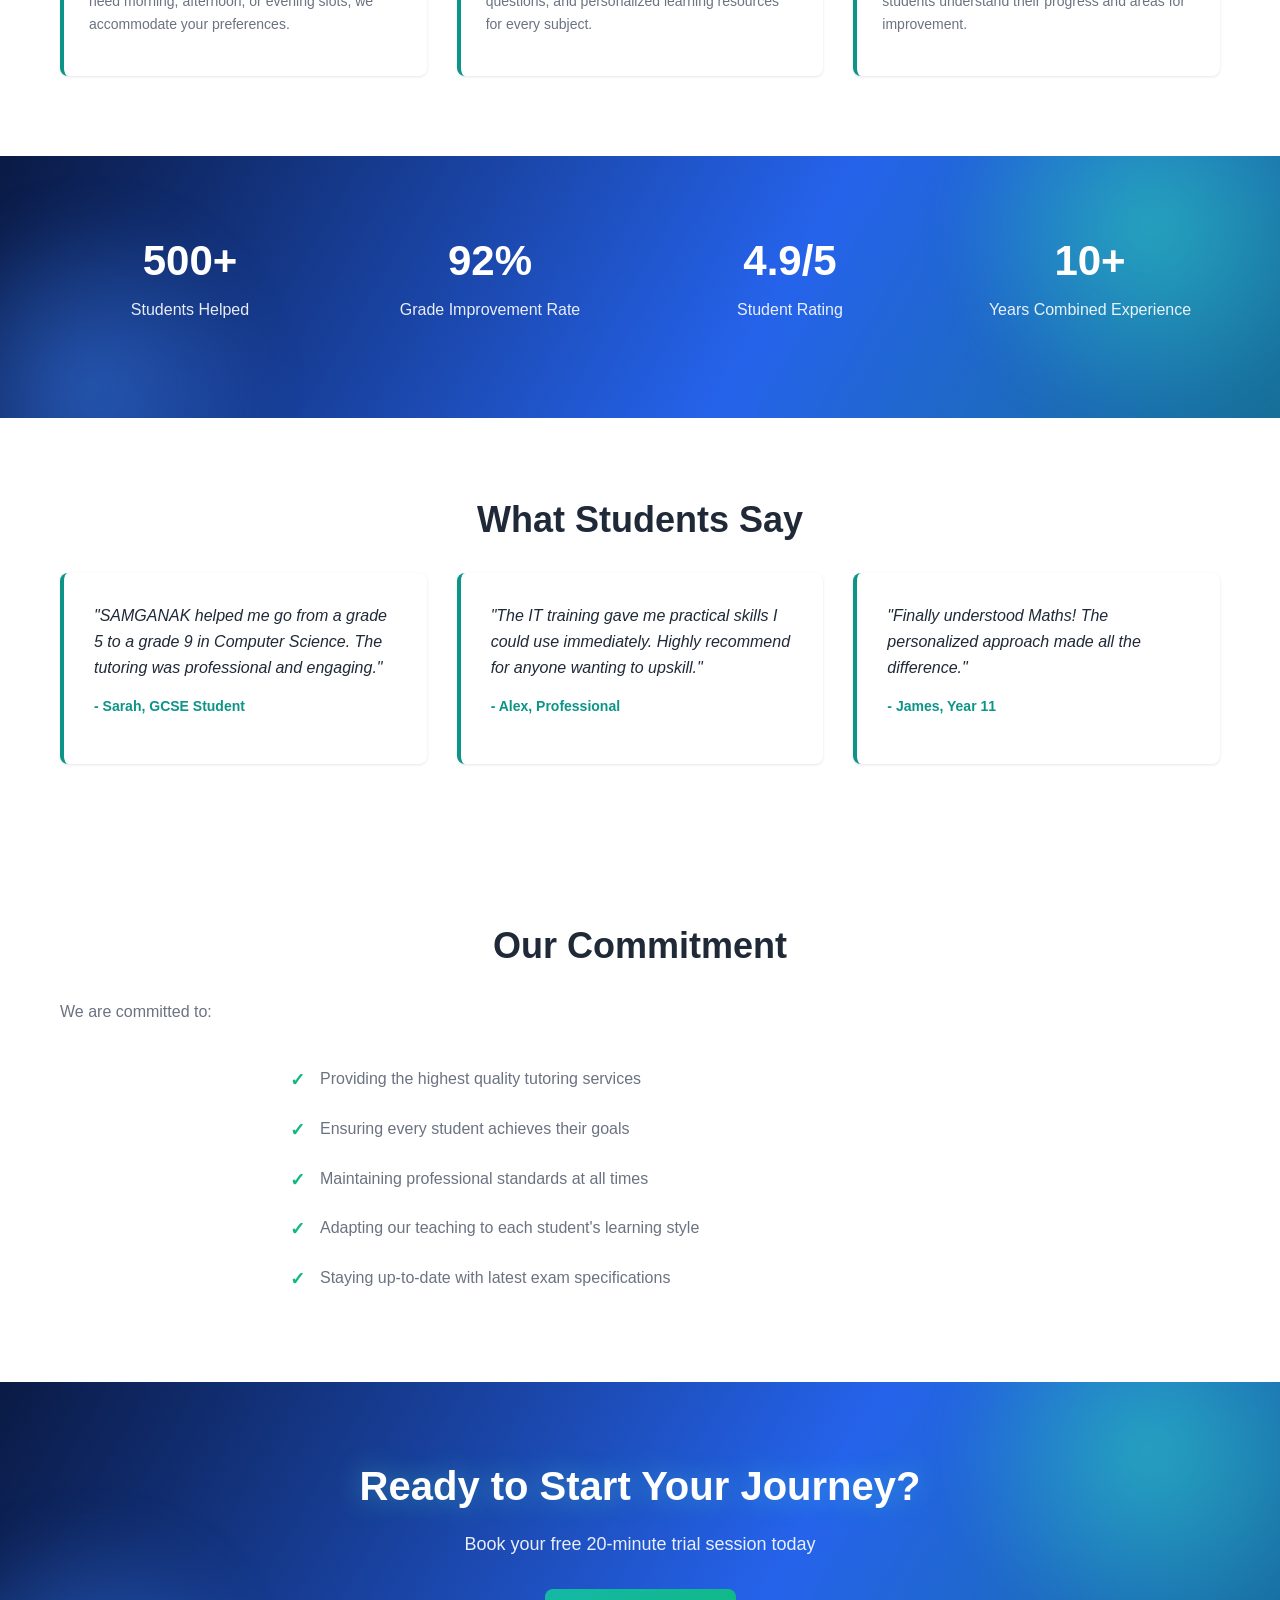
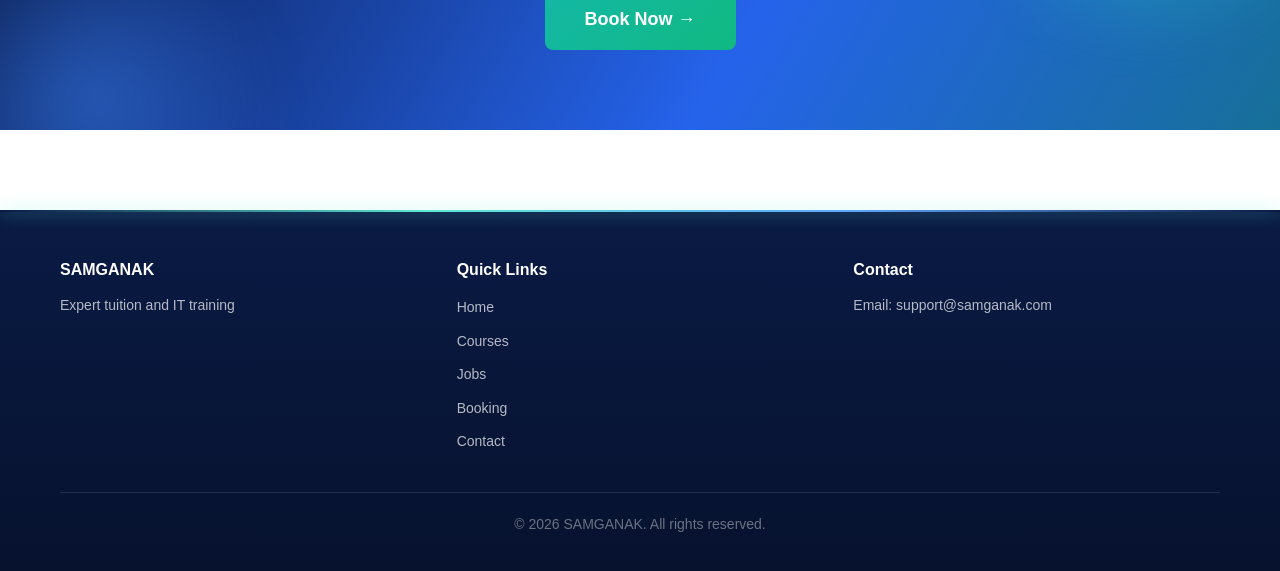
==== commit 139e8ff6: "Rename site to SAMGANAK" ====
--- a/about.html
+++ b/about.html
@@ -3,14 +3,14 @@
 <head>
     <meta charset="UTF-8">
     <meta name="viewport" content="width=device-width, initial-scale=1.0">
-    <title>About Us - SANGANAK</title>
+    <title>About Us - SAMGANAK</title>
     <link rel="stylesheet" href="css/styles.css">
 </head>
 <body>
     <!-- Navigation -->
     <nav class="navbar">
         <div class="container">
-            <div class="logo">SANGANAK</div>
+            <div class="logo">SAMGANAK</div>
             <ul class="nav-links">
                 <li><a href="index.html">Home</a></li>
                 <li class="nav-tab"><a href="training.html#it">IT Training</a></li>
@@ -29,7 +29,7 @@
     <!-- About Header -->
     <section class="about-header">
         <div class="container">
-            <h1>About SANGANAK</h1>
+            <h1>About SAMGANAK</h1>
             <p>Transforming education through expert tutoring and training</p>
         </div>
     </section>
@@ -39,8 +39,8 @@
         <div class="container">
             <div class="story-content">
                 <h2>Our Story</h2>
-                <p>SANGANAK was founded with a simple mission: to make quality education accessible to every student. We believe that with the right guidance, any student can achieve their academic goals.</p>
-                <p>Starting with a passion for teaching, SANGANAK has grown to serve hundreds of students across multiple subjects and levels. Our team of expert tutors brings years of classroom experience and genuine care for student success.</p>
+                <p>SAMGANAK was founded with a simple mission: to make quality education accessible to every student. We believe that with the right guidance, any student can achieve their academic goals.</p>
+                <p>Starting with a passion for teaching, SAMGANAK has grown to serve hundreds of students across multiple subjects and levels. Our team of expert tutors brings years of classroom experience and genuine care for student success.</p>
             </div>
         </div>
     </section>
@@ -73,7 +73,7 @@
     <!-- Why Choose Us -->
     <section class="why-choose-us">
         <div class="container">
-            <h2>Why Choose SANGANAK?</h2>
+            <h2>Why Choose SAMGANAK?</h2>
             <div class="reasons-grid">
                 <div class="reason">
                     <h3>✓ Expert Tutors</h3>
@@ -133,7 +133,7 @@
             <h2>What Students Say</h2>
             <div class="testimonials-grid">
                 <div class="testimonial">
-                    <p class="quote">"SANGANAK helped me go from a grade 5 to a grade 9 in Computer Science. The tutoring was professional and engaging."</p>
+                    <p class="quote">"SAMGANAK helped me go from a grade 5 to a grade 9 in Computer Science. The tutoring was professional and engaging."</p>
                     <p class="author">- Sarah, GCSE Student</p>
                 </div>
                 <div class="testimonial">
@@ -179,7 +179,7 @@
         <div class="container">
             <div class="footer-content">
                 <div class="footer-section">
-                    <h4>SANGANAK</h4>
+                    <h4>SAMGANAK</h4>
                     <p>Expert tuition and IT training</p>
                 </div>
                 <div class="footer-section">
@@ -198,7 +198,7 @@
                 </div>
             </div>
             <div class="footer-bottom">
-                <p>&copy; 2026 SANGANAK. All rights reserved.</p>
+                <p>&copy; 2026 SAMGANAK. All rights reserved.</p>
             </div>
         </div>
     </footer>
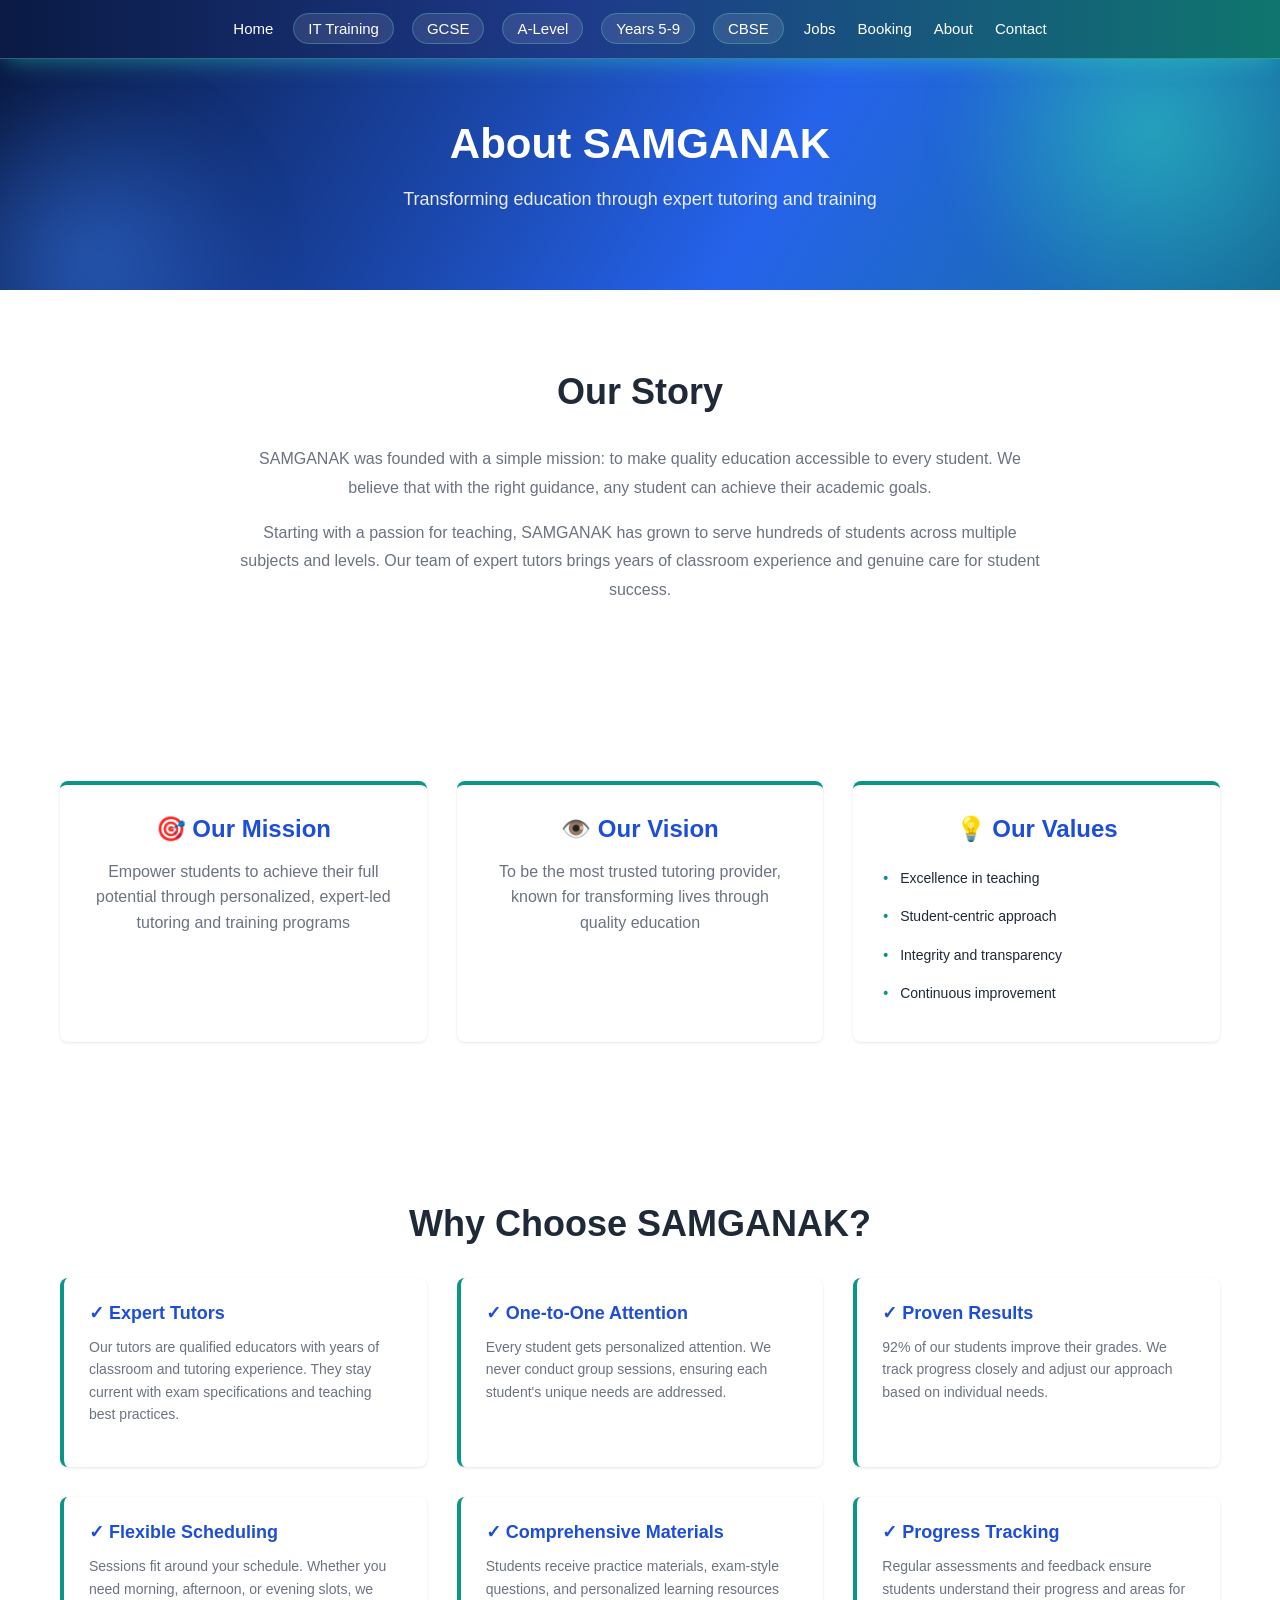
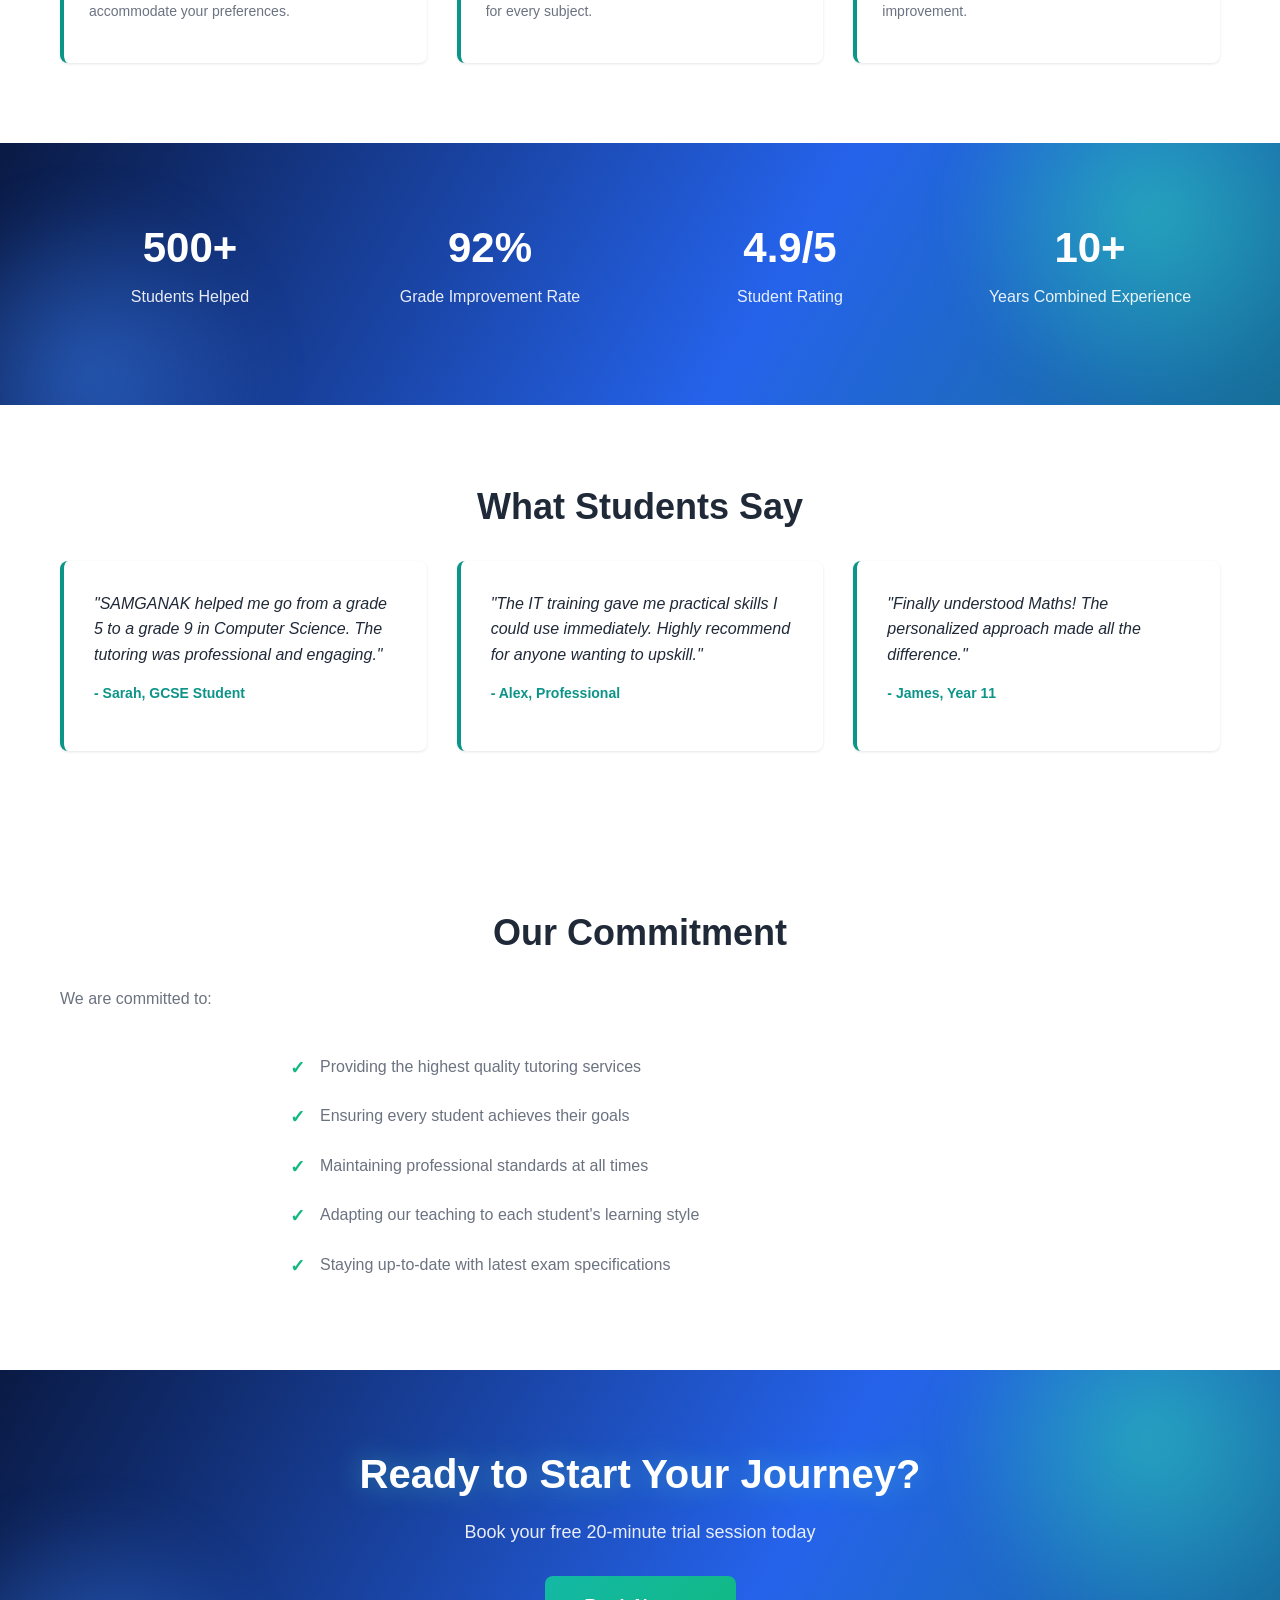
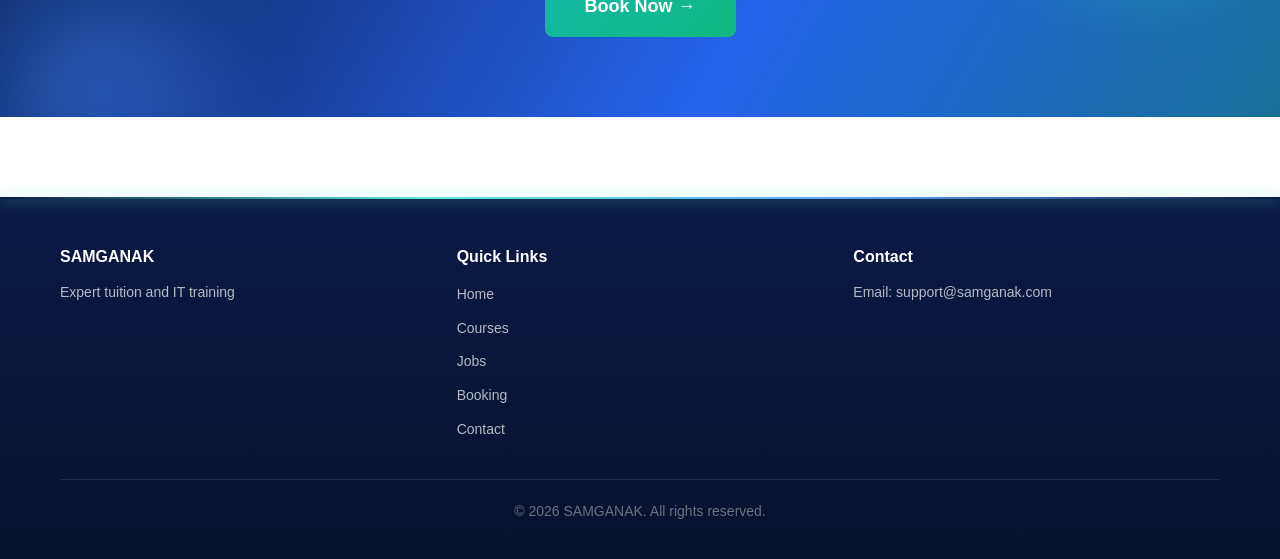
==== commit 0493d14b: "Remove logo text from the top bar on every page and centre the menu" ====
--- a/about.html
+++ b/about.html
@@ -10,7 +10,6 @@
     <!-- Navigation -->
     <nav class="navbar">
         <div class="container">
-            <div class="logo">SAMGANAK</div>
             <ul class="nav-links">
                 <li><a href="index.html">Home</a></li>
                 <li class="nav-tab"><a href="training.html#it">IT Training</a></li>
--- a/css/styles.css
+++ b/css/styles.css
@@ -2028,3 +2028,8 @@
         flex: 1 1 200px;
     }
 }
+
+/* Menu sits centred now that there is no logo beside it */
+.navbar .container {
+    justify-content: center;
+}
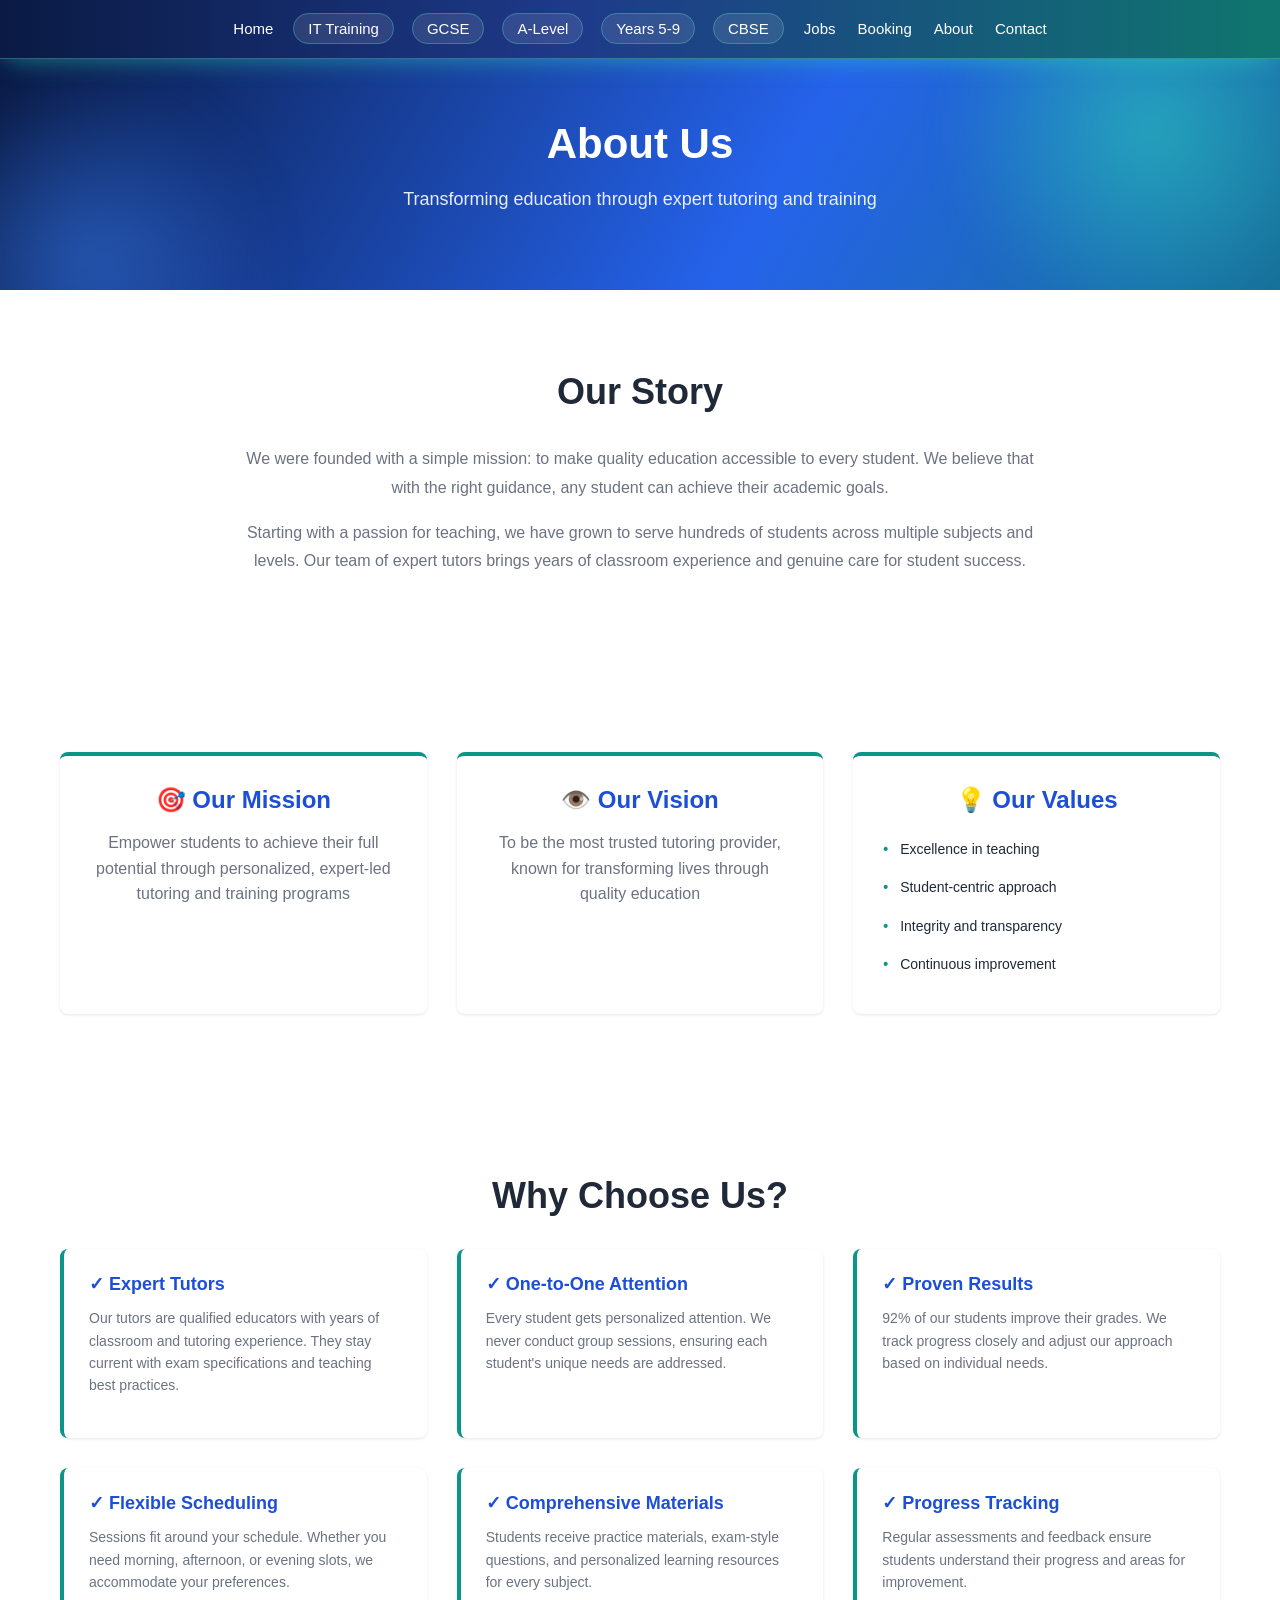
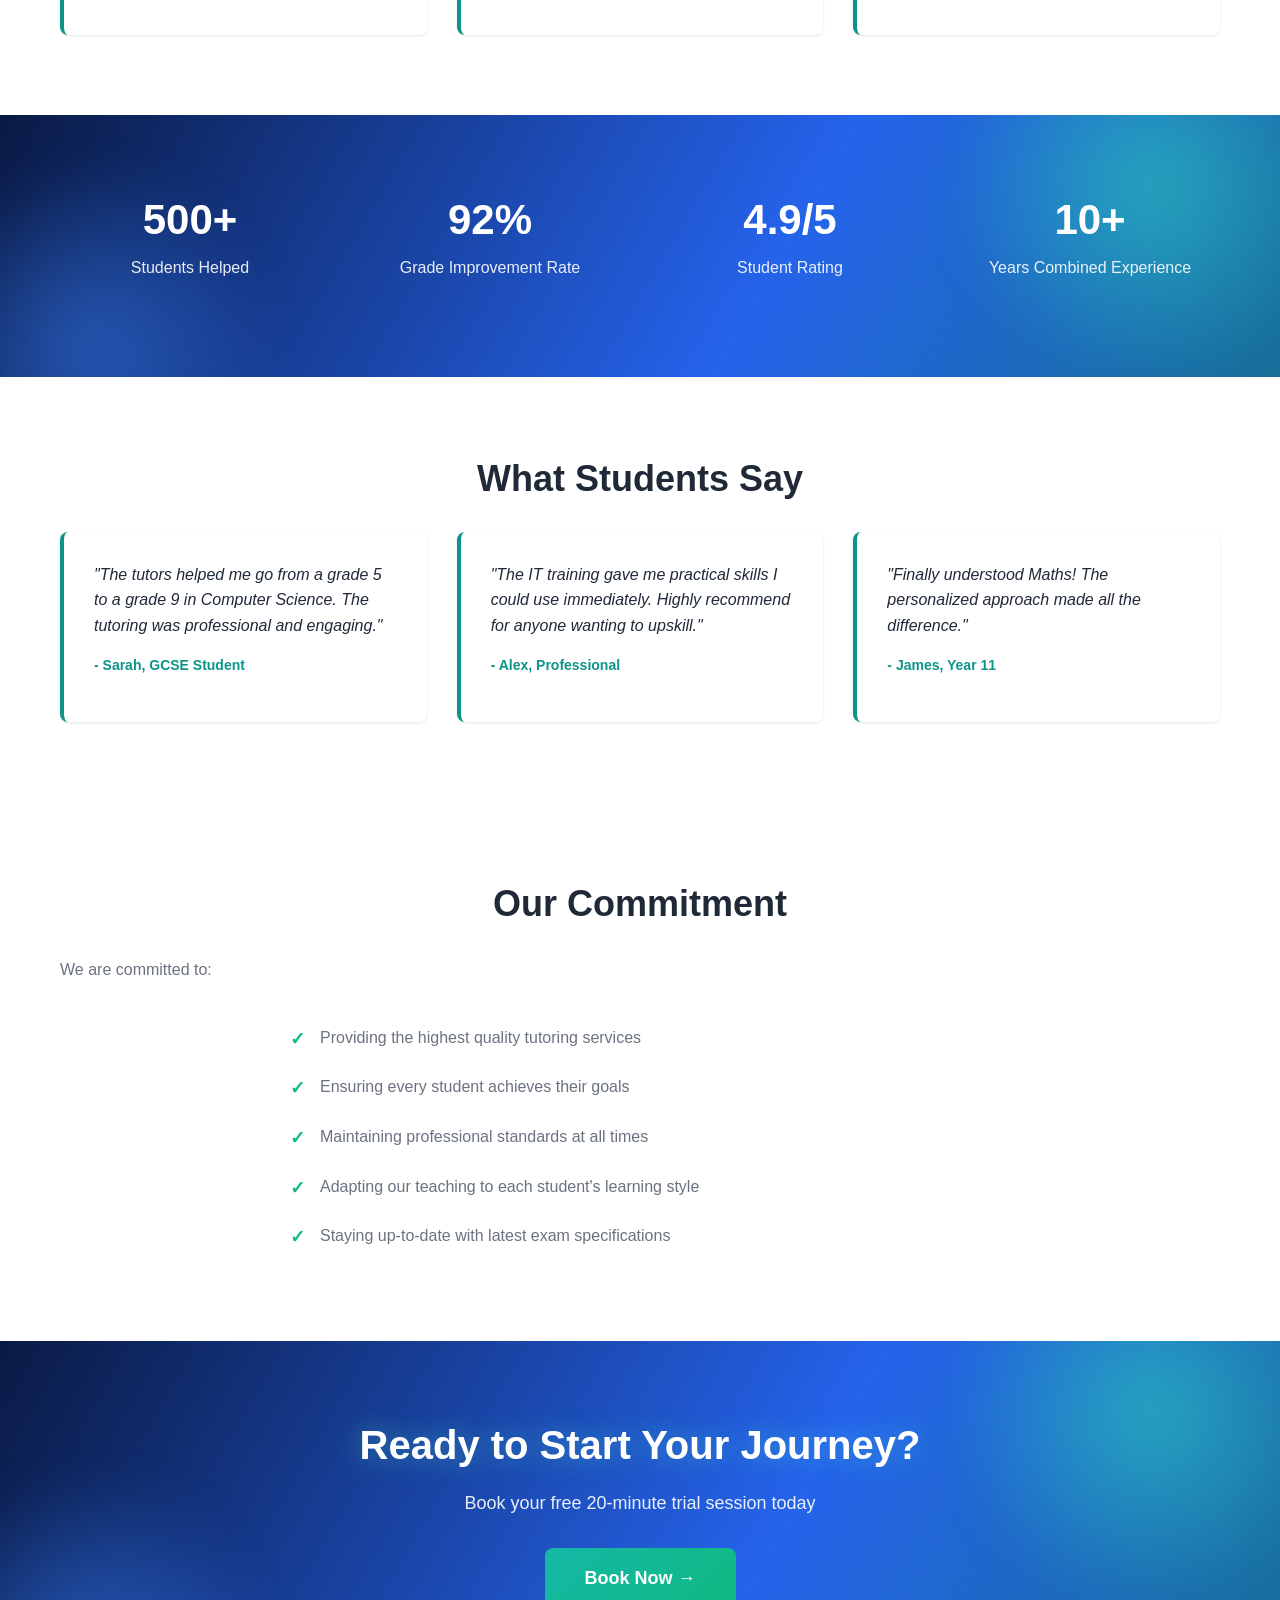
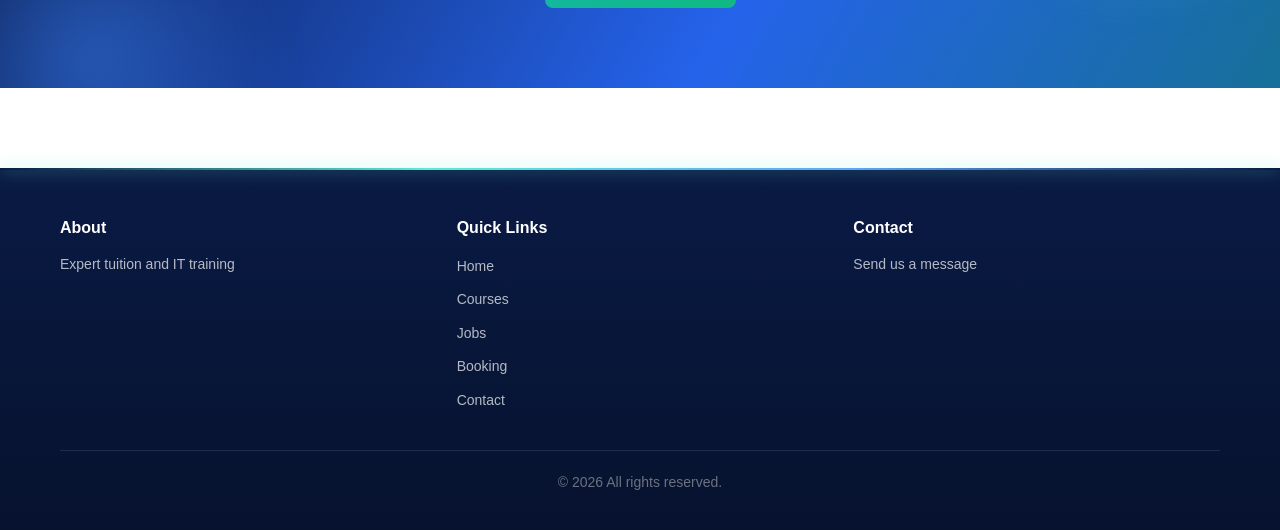
==== commit 8b05e6f1: "Remove site name and email address from all pages, titles, scripts and README" ====
--- a/about.html
+++ b/about.html
@@ -3,7 +3,7 @@
 <head>
     <meta charset="UTF-8">
     <meta name="viewport" content="width=device-width, initial-scale=1.0">
-    <title>About Us - SAMGANAK</title>
+    <title>About Us</title>
     <link rel="stylesheet" href="css/styles.css">
 </head>
 <body>
@@ -28,7 +28,7 @@
     <!-- About Header -->
     <section class="about-header">
         <div class="container">
-            <h1>About SAMGANAK</h1>
+            <h1>About Us</h1>
             <p>Transforming education through expert tutoring and training</p>
         </div>
     </section>
@@ -38,8 +38,8 @@
         <div class="container">
             <div class="story-content">
                 <h2>Our Story</h2>
-                <p>SAMGANAK was founded with a simple mission: to make quality education accessible to every student. We believe that with the right guidance, any student can achieve their academic goals.</p>
-                <p>Starting with a passion for teaching, SAMGANAK has grown to serve hundreds of students across multiple subjects and levels. Our team of expert tutors brings years of classroom experience and genuine care for student success.</p>
+                <p>We were founded with a simple mission: to make quality education accessible to every student. We believe that with the right guidance, any student can achieve their academic goals.</p>
+                <p>Starting with a passion for teaching, we have grown to serve hundreds of students across multiple subjects and levels. Our team of expert tutors brings years of classroom experience and genuine care for student success.</p>
             </div>
         </div>
     </section>
@@ -72,7 +72,7 @@
     <!-- Why Choose Us -->
     <section class="why-choose-us">
         <div class="container">
-            <h2>Why Choose SAMGANAK?</h2>
+            <h2>Why Choose Us?</h2>
             <div class="reasons-grid">
                 <div class="reason">
                     <h3>✓ Expert Tutors</h3>
@@ -132,7 +132,7 @@
             <h2>What Students Say</h2>
             <div class="testimonials-grid">
                 <div class="testimonial">
-                    <p class="quote">"SAMGANAK helped me go from a grade 5 to a grade 9 in Computer Science. The tutoring was professional and engaging."</p>
+                    <p class="quote">"The tutors helped me go from a grade 5 to a grade 9 in Computer Science. The tutoring was professional and engaging."</p>
                     <p class="author">- Sarah, GCSE Student</p>
                 </div>
                 <div class="testimonial">
@@ -178,7 +178,7 @@
         <div class="container">
             <div class="footer-content">
                 <div class="footer-section">
-                    <h4>SAMGANAK</h4>
+                    <h4>About</h4>
                     <p>Expert tuition and IT training</p>
                 </div>
                 <div class="footer-section">
@@ -193,11 +193,11 @@
                 </div>
                 <div class="footer-section">
                     <h4>Contact</h4>
-                    <p>Email: support@samganak.com</p>
+                    <p><a href="contact.html">Send us a message</a></p>
                 </div>
             </div>
             <div class="footer-bottom">
-                <p>&copy; 2026 SAMGANAK. All rights reserved.</p>
+                <p>&copy; 2026 All rights reserved.</p>
             </div>
         </div>
     </footer>
--- a/css/styles.css
+++ b/css/styles.css
@@ -2033,3 +2033,8 @@
 .navbar .container {
     justify-content: center;
 }
+
+.info-grid {
+    grid-template-columns: repeat(auto-fit, minmax(200px, 320px));
+    justify-content: center;
+}
